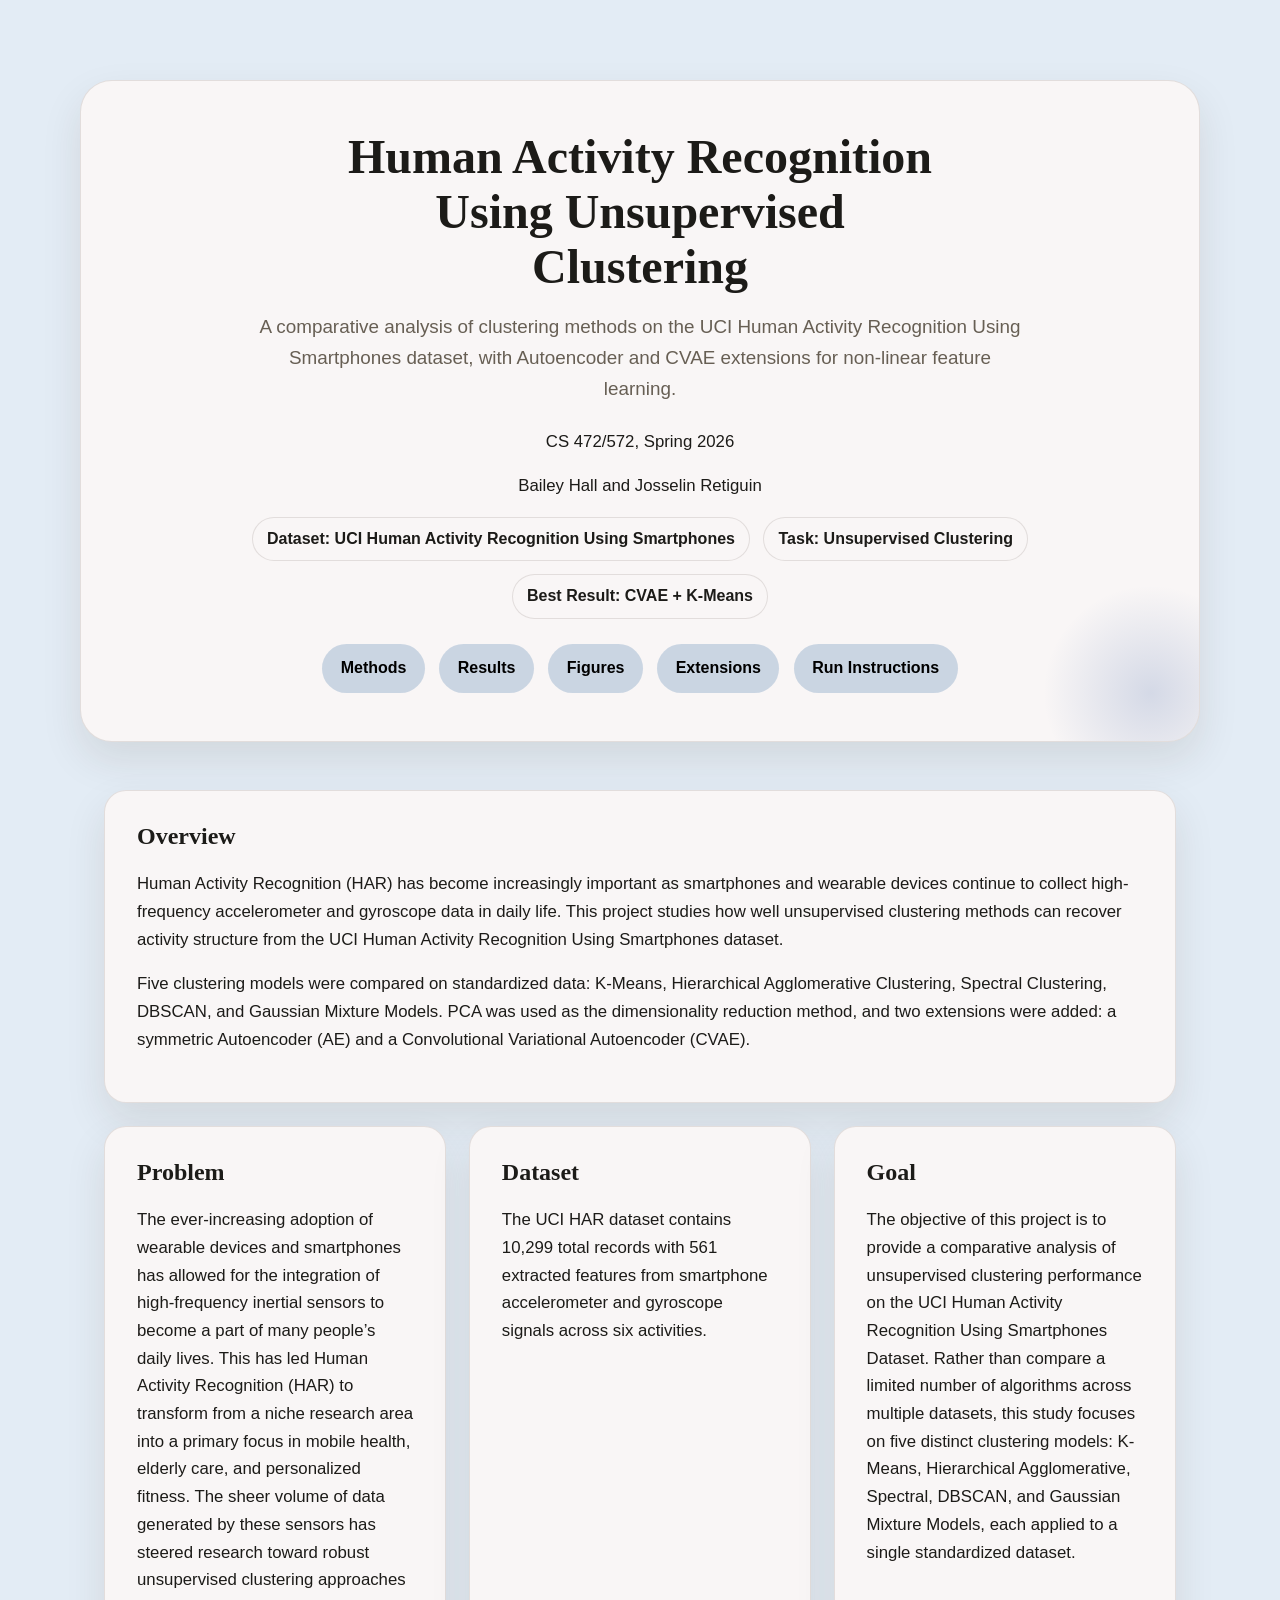
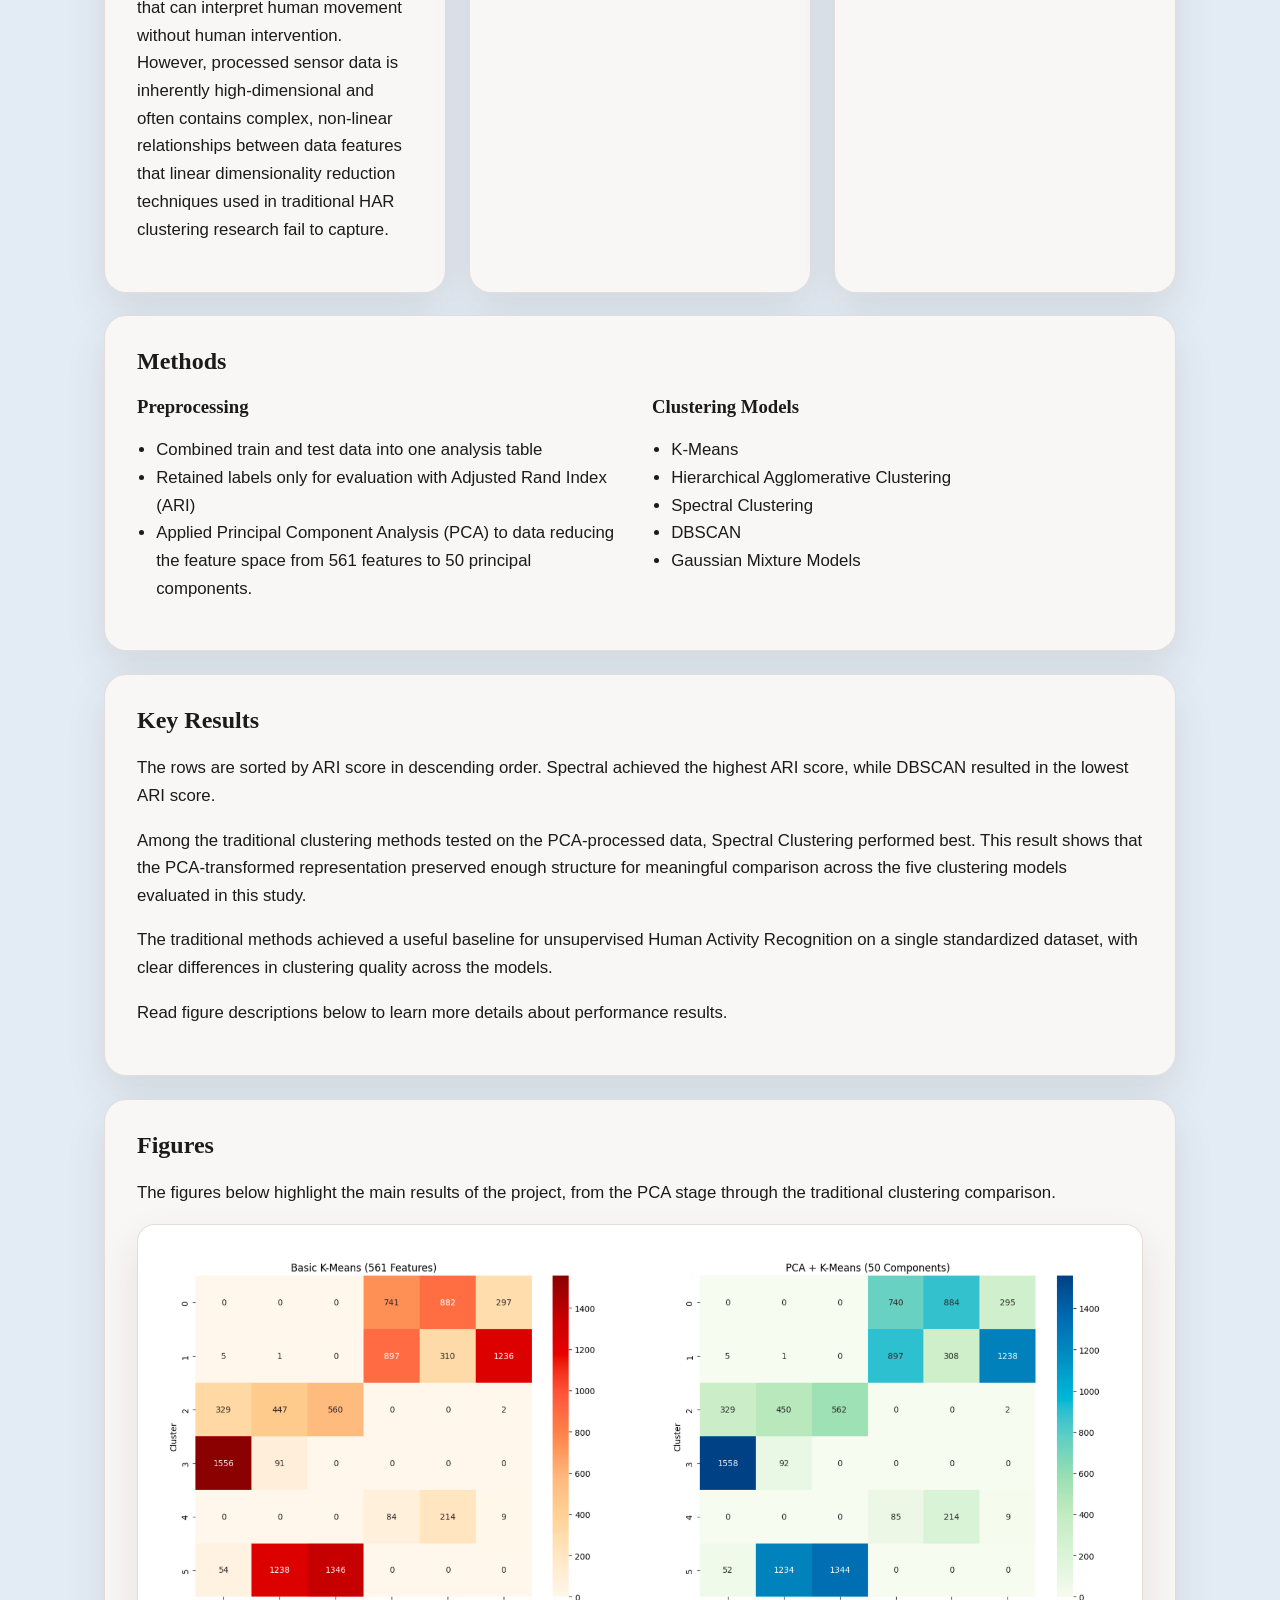
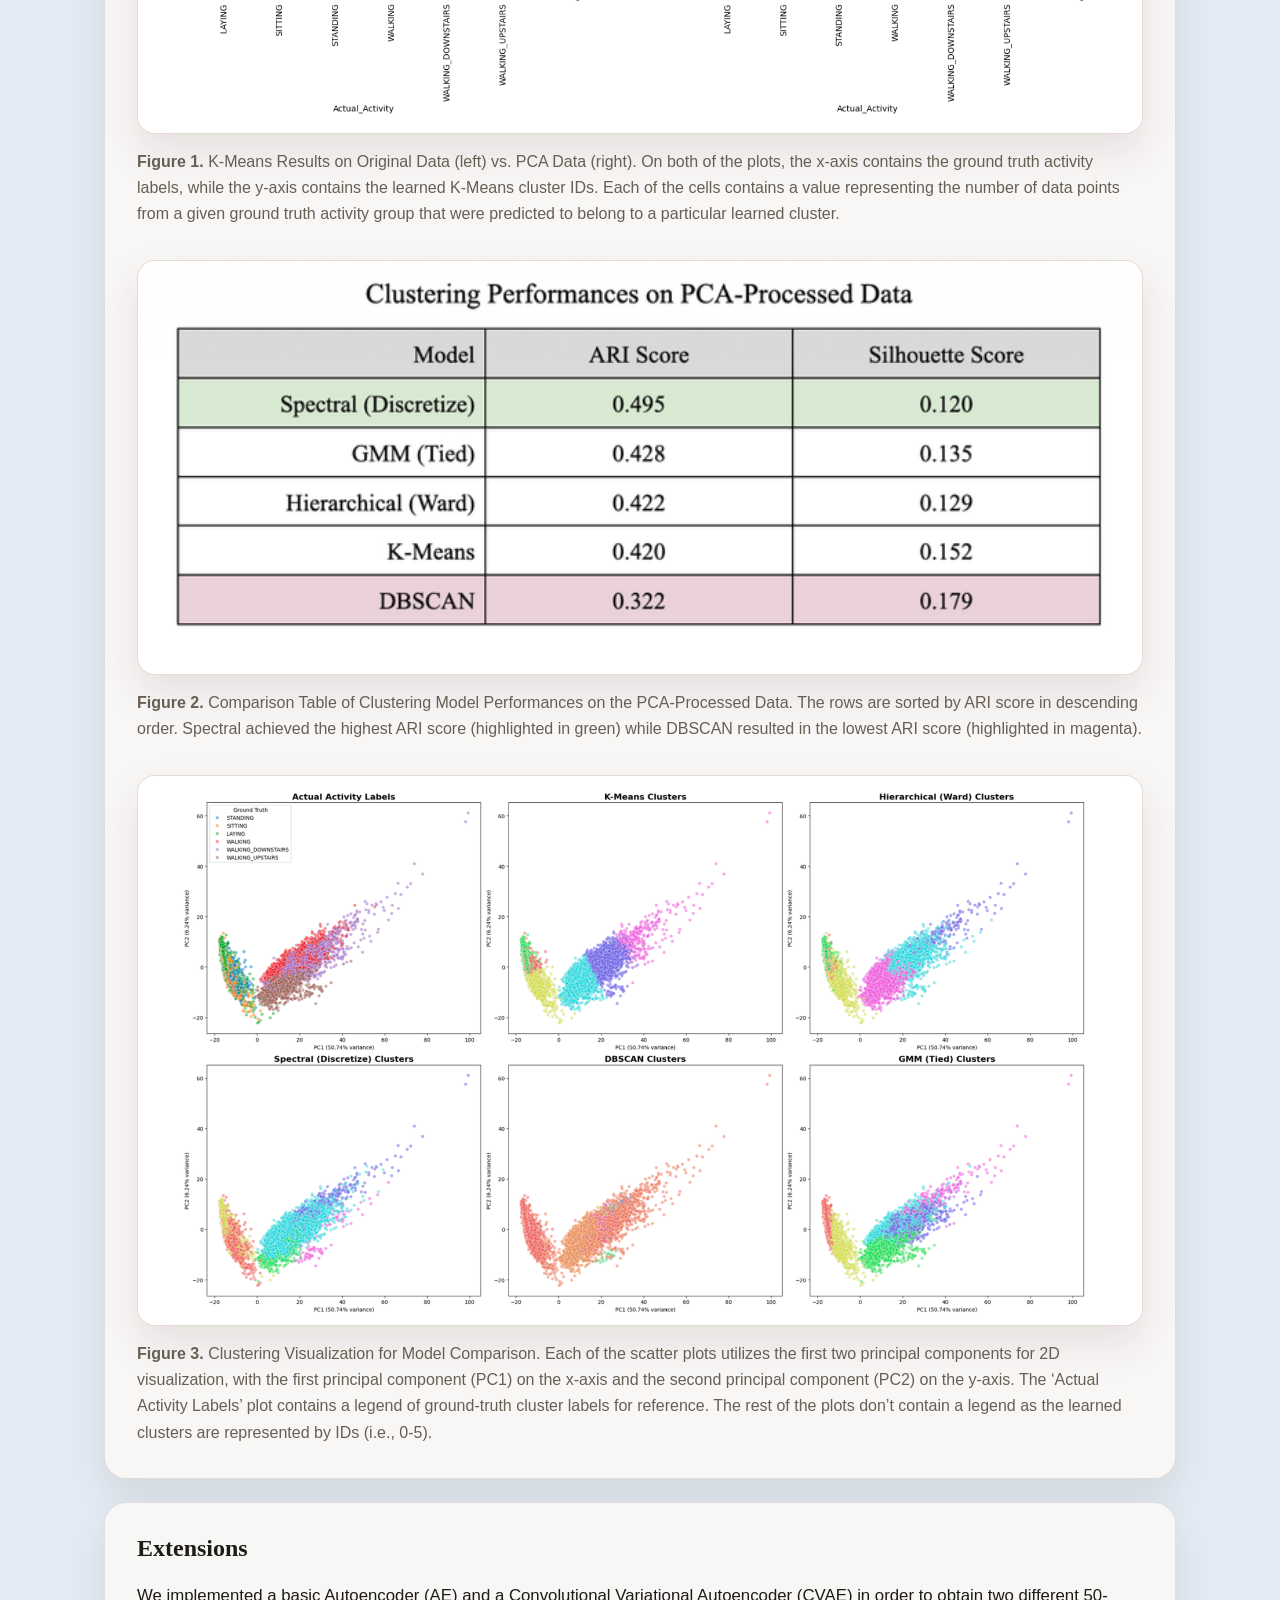
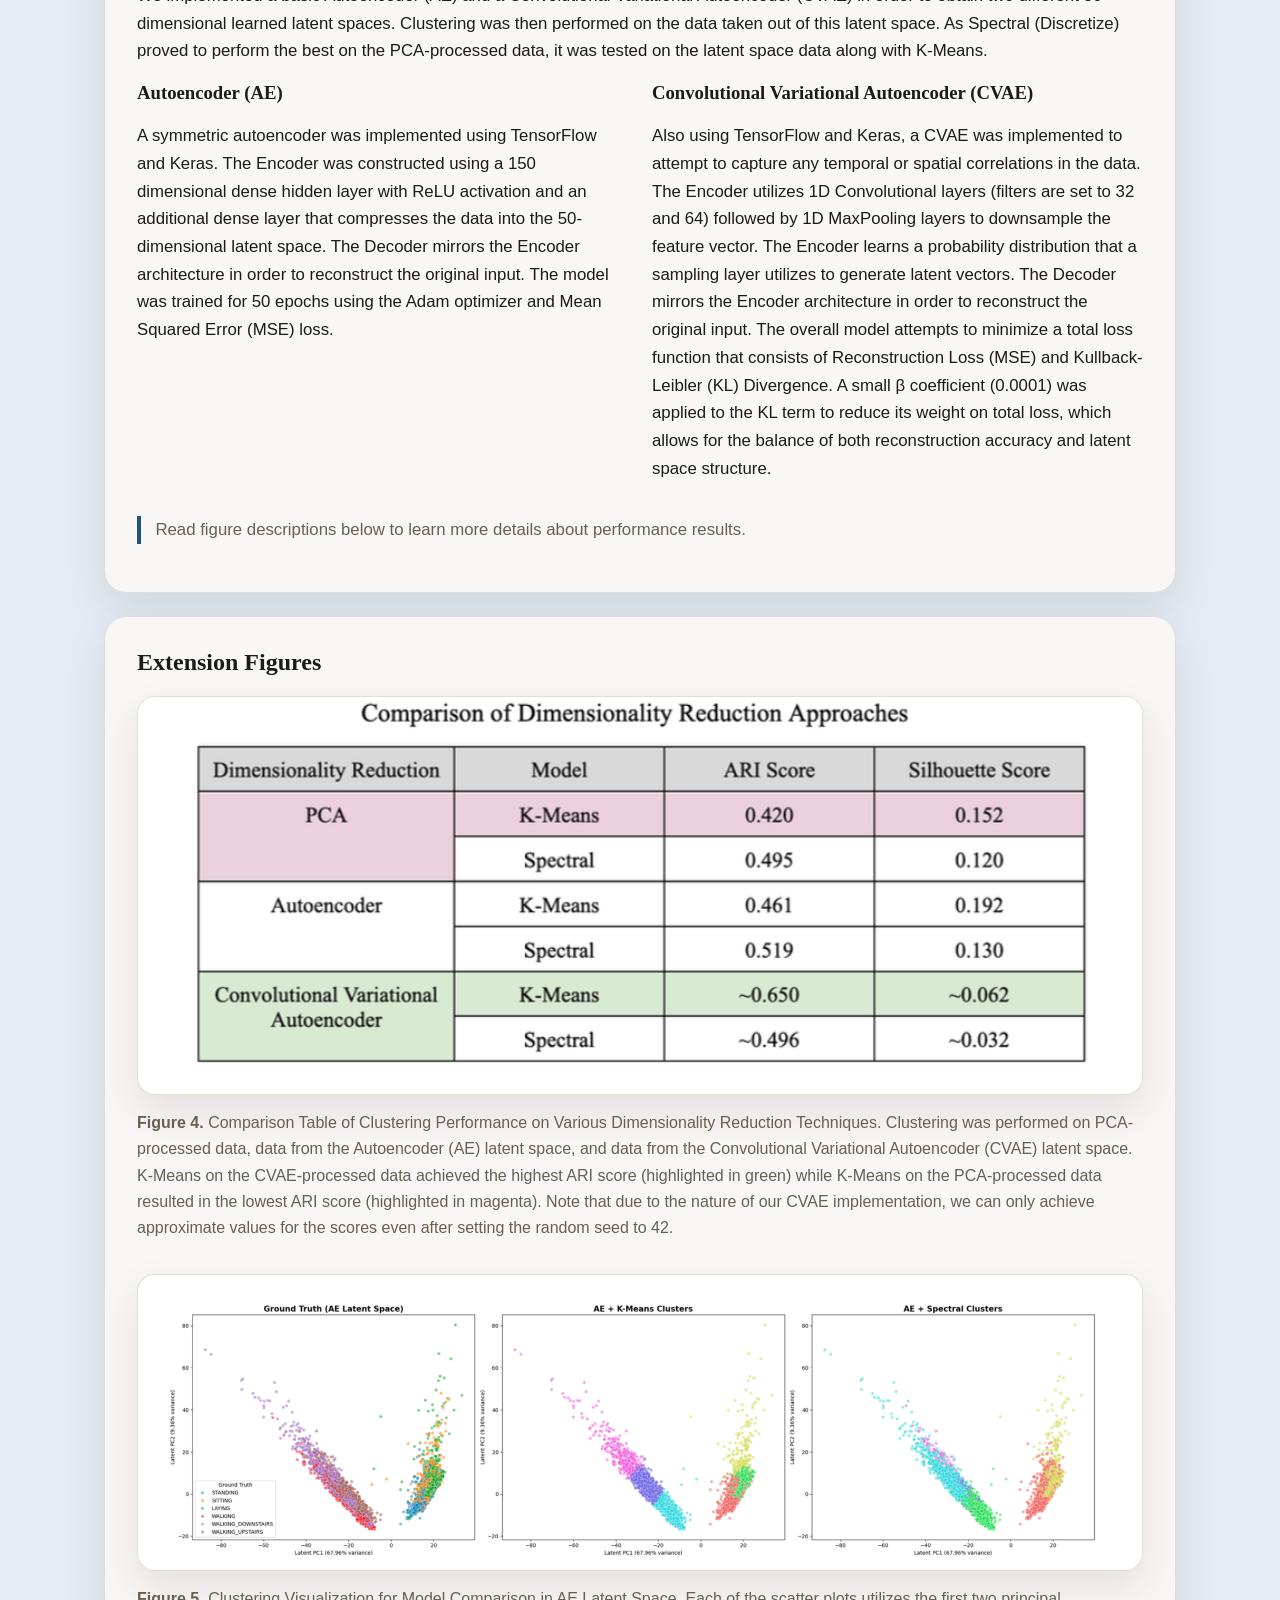
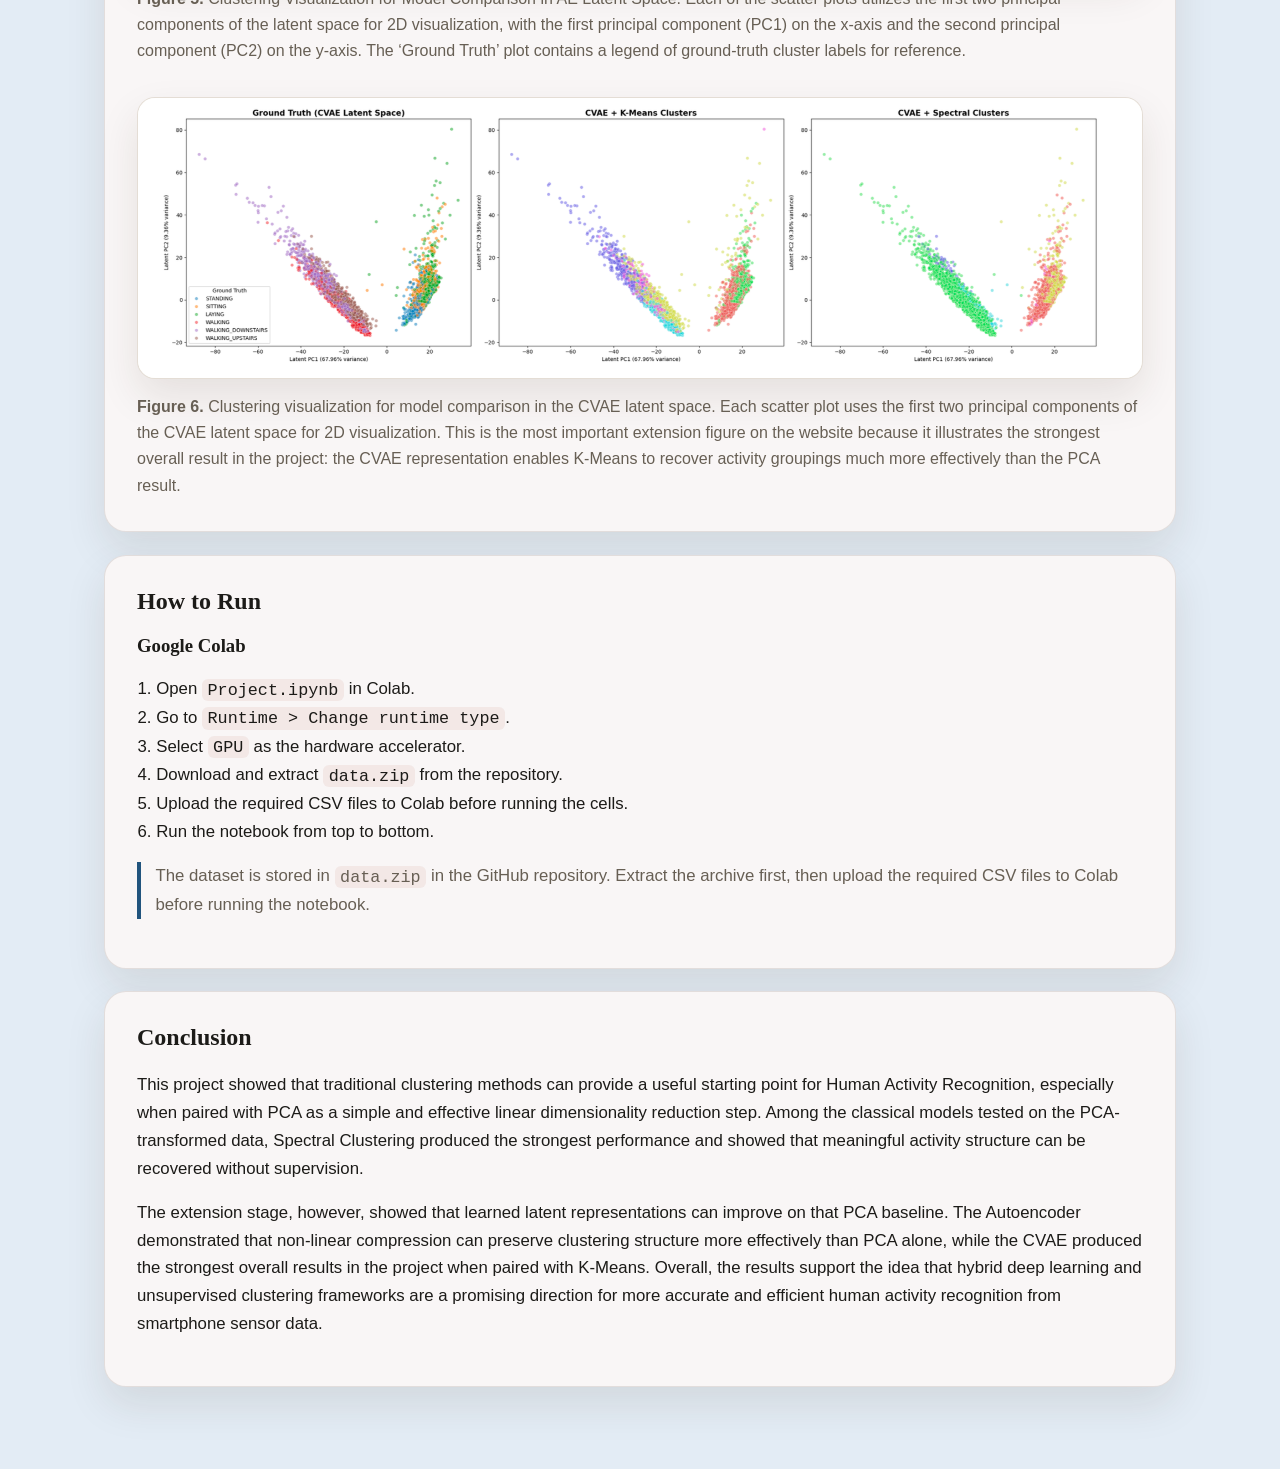
==== docs/index.html @ f4c4d04a "Add files via upload" ====
<!DOCTYPE html>
<html lang="en">
<head>
  <meta charset="UTF-8">
  <meta name="viewport" content="width=device-width, initial-scale=1.0">
  <title>HAR Clustering Project</title>
  <link rel="stylesheet" href="styles.css">
</head>
<body>
  <header class="hero">
    <div class="hero__inner">
      <h1>Human Activity Recognition Using Unsupervised Clustering</h1>
      <p class="subtitle">
        A comparative analysis of clustering methods on the UCI Human Activity Recognition Using Smartphones dataset,
        with Autoencoder and CVAE extensions for non-linear feature learning.
      </p>

      <p class="course">CS 472/572, Spring 2026</p>
      <p class="authors">Bailey Hall and Josselin Retiguin</p>

      <div class="hero__meta">
        <span>Dataset: UCI Human Activity Recognition Using Smartphones</span>
        <span>Task: Unsupervised Clustering</span>
        <span>Best Result: CVAE + K-Means</span>
      </div>
      <nav class="hero__actions">
        <a href="#methods" class="button button--primary">Methods</a>
        <a href="#results" class="button button--primary">Results</a>
        <a href="#figures" class="button button--primary">Figures</a>
        <a href="#extensions" class="button button--primary">Extensions</a>
        <a href="#run" class="button button--primary">Run Instructions</a>
      </nav>
    </div>
  </header>

  <main class="page">
    <section class="section card">
      <h2>Overview</h2>
      <p>
        Human Activity Recognition (HAR) has become increasingly important as smartphones and wearable devices
        continue to collect high-frequency accelerometer and gyroscope data in daily life. This project studies
        how well unsupervised clustering methods can recover activity structure from the UCI Human Activity
        Recognition Using Smartphones dataset.
      </p>
      <p>
        Five clustering models were compared on standardized data: K-Means, Hierarchical Agglomerative Clustering,
        Spectral Clustering, DBSCAN, and Gaussian Mixture Models. PCA was used as the dimensionality
        reduction method, and two extensions were added: a symmetric Autoencoder (AE) and a Convolutional
        Variational Autoencoder (CVAE).
      </p>
    </section>

    <section class="section grid">
      <article class="card">
        <h2>Problem</h2>
        <p>
          The ever-increasing adoption of wearable devices
          and smartphones has allowed for the integration of
          high-frequency inertial sensors to become a part
          of many people’s daily lives. This has led Human
          Activity Recognition (HAR) to transform from a
          niche research area into a primary focus in mobile
          health, elderly care, and personalized fitness. The
          sheer volume of data generated by these sensors has
          steered research toward robust unsupervised clustering approaches that can interpret human movement
          without human intervention. However, processed
          sensor data is inherently high-dimensional and often
          contains complex, non-linear relationships between
          data features that linear dimensionality reduction
          techniques used in traditional HAR clustering research fail to capture.
        </p>
      </article>
      <article class="card">
        <h2>Dataset</h2>
        <p>
          The UCI HAR dataset contains 10,299 total records with 561 extracted features from smartphone
          accelerometer and gyroscope signals across six activities.
        </p>
      </article>
      <article class="card">
        <h2>Goal</h2>
        <p>
          The objective of this project is to provide a comparative analysis of unsupervised
          clustering performance on the UCI Human Activity Recognition Using Smartphones Dataset.
          Rather than compare a limited number of algorithms across multiple datasets, this study
          focuses on five distinct clustering models: K-Means, Hierarchical Agglomerative,
          Spectral, DBSCAN, and Gaussian Mixture Models, each applied to a single standardized dataset.
        </p>
      </article>
    </section>

    <section class="section card" id="methods">
      <h2>Methods</h2>
      <div class="two-col">
        <div>
          <h3>Preprocessing</h3>
          <ul>
            <li>Combined train and test data into one analysis table</li>
            <li>Retained labels only for evaluation with Adjusted Rand Index (ARI)</li>
            <li>Applied Principal Component Analysis (PCA) to data reducing
              the feature space from 561 features to 50 principal
              components.</li>
          </ul>
        </div>
        <div>
          <h3>Clustering Models</h3>
          <ul>
            <li>K-Means</li>
            <li>Hierarchical Agglomerative Clustering</li>
            <li>Spectral Clustering</li>
            <li>DBSCAN</li>
            <li>Gaussian Mixture Models</li>
          </ul>
        </div>
      </div>
    </section>

    <section class="section card" id="results">
      <h2>Key Results</h2>
      <p>
        The rows are sorted by ARI score in descending order. Spectral achieved the highest ARI score,
        while DBSCAN resulted in the lowest ARI score.
      </p>
      <p>
        Among the traditional clustering methods tested on the PCA-processed data, Spectral Clustering
        performed best. This result shows that the PCA-transformed representation preserved enough structure
        for meaningful comparison across the five clustering models evaluated in this study.
      </p>
      <p>
        The traditional methods achieved a useful baseline for unsupervised Human Activity Recognition on
        a single standardized dataset, with clear differences in clustering quality across the models.
      </p>

      <p> Read figure descriptions below to learn more details about performance results.</p>
    </section>

    <section class="section card" id="figures">
      <h2>Figures</h2>
      <p>
        The figures below highlight the main results of the project, from the PCA stage through the
        traditional clustering comparison.
      </p>
    
      <figure class="figure-block">
        <img src="assets/figure1.png" alt="Figure 1 showing K-Means results on original data and PCA data" class="figure-image">
        <figcaption>
          <strong>Figure 1.</strong> K-Means Results on Original Data (left) vs. PCA Data (right). On both of the plots, the x-axis contains the ground truth activity
          labels, while the y-axis contains the learned K-Means cluster IDs. Each of the cells contains a value representing the number of data points
          from a given ground truth activity group that were predicted to belong to a particular learned cluster.
        </figcaption>
      </figure>
    
      <figure class="figure-block">
        <img src="assets/figure2.png" alt="Figure 2 showing a comparison table of clustering model performances on PCA-processed data" class="figure-image">
        <figcaption>
          <strong>Figure 2.</strong> Comparison Table of Clustering Model Performances on the
          PCA-Processed Data. The rows are sorted by ARI score in descending
          order. Spectral achieved the highest ARI score (highlighted in green)
          while DBSCAN resulted in the lowest ARI score (highlighted in
          magenta).
        </figcaption>
      </figure>
    
      <figure class="figure-block">
        <img src="assets/figure3.png" alt="Figure 3 showing clustering visualizations for model comparison on PCA-transformed data" class="figure-image">
        <figcaption>
          <strong>Figure 3.</strong> Clustering Visualization for Model Comparison. Each of the scatter plots utilizes the first two principal components for 2D
          visualization, with the first principal component (PC1) on the x-axis and the second principal component (PC2) on the y-axis. The ‘Actual
          Activity Labels’ plot contains a legend of ground-truth cluster labels for reference. The rest of the plots don’t contain a legend as the learned
          clusters are represented by IDs (i.e., 0-5).
        </figcaption>
      </figure>
    </section>
    
    <section class="section card" id="extensions">
      <h2>Extensions</h2>
      <p>
        We implemented a basic Autoencoder (AE) and a Convolutional Variational
        Autoencoder (CVAE) in order to obtain two different 50-dimensional learned latent spaces. Clustering
        was then performed on the data taken out of this latent space. As Spectral (Discretize) proved to
        perform the best on the PCA-processed data, it was tested on the latent space data along with K-Means.
      </p>
      <div class="two-col">
        <div>
          <h3>Autoencoder (AE)</h3>
          <p>
            A symmetric autoencoder was implemented using TensorFlow and Keras. 
            The Encoder was constructed using a 150 dimensional dense hidden layer 
            with ReLU activation and an additional dense layer that compresses
            the data into the 50-dimensional latent space. The Decoder mirrors the Encoder architecture in order
            to reconstruct the original input. The model was trained for 50 epochs using the Adam optimizer and
            Mean Squared Error (MSE) loss.
          </p>
        </div>
        <div>
          <h3>Convolutional Variational Autoencoder (CVAE)</h3>
          <p>
            Also using TensorFlow and Keras, a CVAE was implemented to attempt
            to capture any temporal or spatial correlations in
            the data. The Encoder utilizes 1D Convolutional
            layers (filters are set to 32 and 64) followed
            by 1D MaxPooling layers to downsample the
            feature vector. The Encoder learns a probability
            distribution that a sampling layer utilizes to
            generate latent vectors. The Decoder mirrors the
            Encoder architecture in order to reconstruct the
            original input. The overall model attempts to
            minimize a total loss function that consists of
            Reconstruction Loss (MSE) and Kullback-Leibler
            (KL) Divergence. A small β coefficient (0.0001)
            was applied to the KL term to reduce its weight
            on total loss, which allows for the balance of both
            reconstruction accuracy and latent space structure. 
          </p>
        </div>
      </div>
      <p class="note">Read figure descriptions below to learn more details about performance results.</p>





    </section>

    <section class="section card">
      <h2>Extension Figures</h2>
    
      <figure class="figure-block">
        <img src="assets/figure4.png" alt="Figure 4 showing dimensionality reduction comparison table" class="figure-image">
        <figcaption>
          <strong>Figure 4.</strong> Comparison Table of Clustering Performance on Various
          Dimensionality Reduction Techniques. Clustering was performed on
          PCA-processed data, data from the Autoencoder (AE) latent space,
          and data from the Convolutional Variational Autoencoder (CVAE)
          latent space. K-Means on the CVAE-processed data achieved the
          highest ARI score (highlighted in green) while K-Means on the
          PCA-processed data resulted in the lowest ARI score (highlighted in
          magenta). Note that due to the nature of our CVAE implementation,
          we can only achieve approximate values for the scores even after
          setting the random seed to 42.
        </figcaption>
      </figure>
    
      <figure class="figure-block">
        <img src="assets/figure5.png" alt="Figure 5 showing clustering visualizations in AE latent space" class="figure-image">
        <figcaption>
          <strong>Figure 5.</strong> Clustering Visualization for Model Comparison in AE Latent Space. Each of the scatter plots utilizes the first two principal components
          of the latent space for 2D visualization, with the first principal component (PC1) on the x-axis and the second principal component (PC2)
          on the y-axis. The ‘Ground Truth’ plot contains a legend of ground-truth cluster labels for reference.
        </figcaption>
      </figure>
    
      <figure class="figure-block">
        <img src="assets/figure6.png" alt="Figure 6 showing clustering visualizations in CVAE latent space" class="figure-image">
        <figcaption>
          <strong>Figure 6.</strong> Clustering visualization for model comparison in the CVAE latent space. 
          Each scatter plot uses the first two principal components of the CVAE latent space for 2D visualization.
          This is the most important extension figure on the website because it illustrates the strongest overall 
          result in the project: the CVAE representation enables K-Means to recover activity groupings much more
          effectively than the PCA result.
        </figcaption>
      </figure>
    </section>
    

    <section class="section card" id="run">
      <h2>How to Run</h2>
      <div>
        <h3>Google Colab</h3>
        <ol>
          <li>Open <code>Project.ipynb</code> in Colab.</li>
          <li>Go to <code>Runtime &gt; Change runtime type</code>.</li>
          <li>Select <code>GPU</code> as the hardware accelerator.</li>
          <li>Download and extract <code>data.zip</code> from the repository.</li>
          <li>Upload the required CSV files to Colab before running the cells.</li>
          <li>Run the notebook from top to bottom.</li>
        </ol>
        <p class="note">
          The dataset is stored in <code>data.zip</code> in the GitHub repository. Extract the archive first, then upload
          the required CSV files to Colab before running the notebook.
        </p>
      </div>
    </section>

    <section class="section card">
      <h2>Conclusion</h2>
      <p>
        This project showed that traditional clustering methods can provide a useful starting point for Human Activity
        Recognition, especially when paired with PCA as a simple and effective linear dimensionality reduction
        step. Among the classical models tested on the PCA-transformed data, Spectral Clustering produced the
        strongest performance and showed that meaningful activity structure can be recovered without supervision.
      </p>
      <p>
        The extension stage, however, showed that learned latent representations can improve on that PCA baseline.
        The Autoencoder demonstrated that non-linear compression can preserve clustering structure more effectively
        than PCA alone, while the CVAE produced the strongest overall results in the project when paired with
        K-Means. Overall, the results support the idea that hybrid deep learning and unsupervised clustering
        frameworks are a promising direction for more accurate and efficient human activity recognition from
        smartphone sensor data.
      </p>
    </section>
  </main>
</body>
</html>
---- docs/styles.css ----
:root {
  --bg: #e3ecf5;
  --panel: #f9f6f6;
  --panel-strong: #f9f6f6;
  --text: #1c1b18;
  --muted: #675f54;
  --line: rgba(58, 47, 34, 0.12);
  --accent: #6d95bb56;
  --accent-dark: #21547d;
  --accent-soft: #d7e5f3;
  --shadow: 0 18px 40px rgba(57, 38, 24, 0.1);
  --radius: 22px;
  --max: 1120px;
}

* {
  box-sizing: border-box;
}

html {
  scroll-behavior: smooth;
}

body {
  margin: 0;
  color: var(--text);
  background: var(--bg);
  font-family: Arial, Helvetica, sans-serif;
  line-height: 1.65;
}

h1,
h2,
h3 {
  font-family: Georgia, "Times New Roman", serif;
  line-height: 1.15;
  margin-top: 0;
}

p,
li {
  font-size: 1.05rem;
}

code {
  background: rgba(159, 63, 45, 0.08);
  border-radius: 6px;
  padding: 0.1rem 0.35rem;
  font-family: ui-monospace, SFMono-Regular, Menlo, monospace;
}

.hero {
  padding: 5rem 1.5rem 3rem;
}

.hero__inner,
.page {
  width: min(100%, var(--max));
  margin: 0 auto;
}

.hero__inner {
  background: #f9f6f6;
  border: 1px solid var(--line);
  border-radius: 32px;
  box-shadow: var(--shadow);
  padding: 3rem;
  position: relative;
  overflow: hidden;
  text-align: center;
}

.hero__inner::after {
  content: "";
  position: absolute;
  inset: auto -4rem -4rem auto;
  width: 14rem;
  height: 14rem;
  border-radius: 50%;
  background: radial-gradient(circle, rgba(45, 85, 159, 0.18), transparent 68%);
}

.eyebrow {
  text-transform: uppercase;
  letter-spacing: 0.14em;
  font-size: 0.8rem;
  font-weight: 700;
  color: var(--accent-dark);
  margin-bottom: 0.75rem;
}

h1 {
  font-size: clamp(2rem, 4vw, 3rem);
  max-width: 25ch;
  margin: 0 auto 1rem;
}

.subtitle {
  max-width: 48rem;
  color: var(--muted);
  font-size: 1.18rem;
  margin: 0 auto 1.5rem;
  text-align: center;
}

.hero__meta {
  display: flex;
  flex-wrap: wrap;
  gap: 0.8rem;
  margin-bottom: 1.6rem;
  justify-content: center;
}

.hero__meta span {
  background: var(--panel-strong);
  border: 1px solid var(--line);
  border-radius: 999px;
  padding: 0.5rem 0.9rem;
  font-weight: 600;
}

.hero__actions {
  display: flex;
  flex-wrap: wrap;
  gap: 0.9rem;
  justify-content: center;
}

.button {
  display: inline-flex;
  align-items: center;
  justify-content: center;
  min-height: 2.9rem;
  padding: 0.7rem 1.15rem;
  border-radius: 999px;
  font-weight: 700;
  text-decoration: none;
  transition: transform 160ms ease, background 160ms ease, color 160ms ease;
}

.button:hover {
  transform: translateY(-1px);
}

.button--primary {
  background: var(--accent);
  color: #000;
}

.button--primary:hover {
  background: var(--accent-dark);
  color: #fff9f4;

}

.button--ghost {
  border: 1px solid var(--line);
  background: rgba(255, 250, 242, 0.75);
  color: var(--text);
}


.page {
  padding: 0 1.5rem 4rem;
}

.section {
  margin-bottom: 1.4rem;
}

.card {
  background: var(--panel);
  backdrop-filter: blur(12px);
  border: 1px solid var(--line);
  border-radius: var(--radius);
  box-shadow: var(--shadow);
  padding: 2rem;
}

.grid {
  display: grid;
  grid-template-columns: repeat(3, 1fr);
  gap: 1.4rem;
}

.two-col {
  display: grid;
  grid-template-columns: repeat(2, 1fr);
  gap: 1.5rem;
}

.lead {
  font-size: 1.12rem;
  color: var(--muted);
}

.results-grid {
  display: grid;
  grid-template-columns: repeat(3, 1fr);
  gap: 1rem;
  margin-bottom: 1.25rem;
}

.split-results h3 {
  margin-bottom: 0.85rem;
}

.results-grid--stacked {
  grid-template-columns: 1fr;
  margin-bottom: 0;
}

.subsection-box {
  border: 1px solid rgba(58, 47, 34, 0.12);
  border-radius: 18px;
  padding: 1.4rem;
  background: rgba(255, 255, 255, 0.4);
  margin-bottom: 1.5rem;
}

.subsection-box:last-child {
  margin-bottom: 0;
}

.subsection-box h3 {
  margin-bottom: 1rem;
}

.result {
  padding: 1.2rem;
  border-radius: 18px;
  background: linear-gradient(180deg, #fffaf3, #f5ecdf);
  border: 1px solid var(--line);
}

.result__label {
  display: block;
  font-size: 0.85rem;
  text-transform: uppercase;
  letter-spacing: 0.08em;
  color: var(--muted);
  margin-bottom: 0.45rem;
}

.result__metric {
  display: block;
  margin-top: 0.4rem;
  color: var(--accent);
  font-weight: 700;
}

.note {
  color: var(--muted);
  border-left: 4px solid var(--accent-dark);
  padding-left: 0.9rem;
}

.figure-block {
  margin: 0 0 2rem;
}

.figure-block:last-child {
  margin-bottom: 0;
}

.figure-image {
  width: 100%;
  display: block;
  border-radius: 18px;
  border: 1px solid var(--line);
  background: #fbf6ee;
  box-shadow: var(--shadow);
}

.figure-block figcaption {
  margin-top: 0.9rem;
  color: var(--muted);
  font-size: 1rem;
}

ul,
ol {
  padding-left: 1.2rem;
}

@media (max-width: 900px) {
  .grid,
  .two-col,
  .results-grid {
    grid-template-columns: 1fr;
  }

  .hero__inner,
  .card {
    padding: 1.5rem;
  }
}
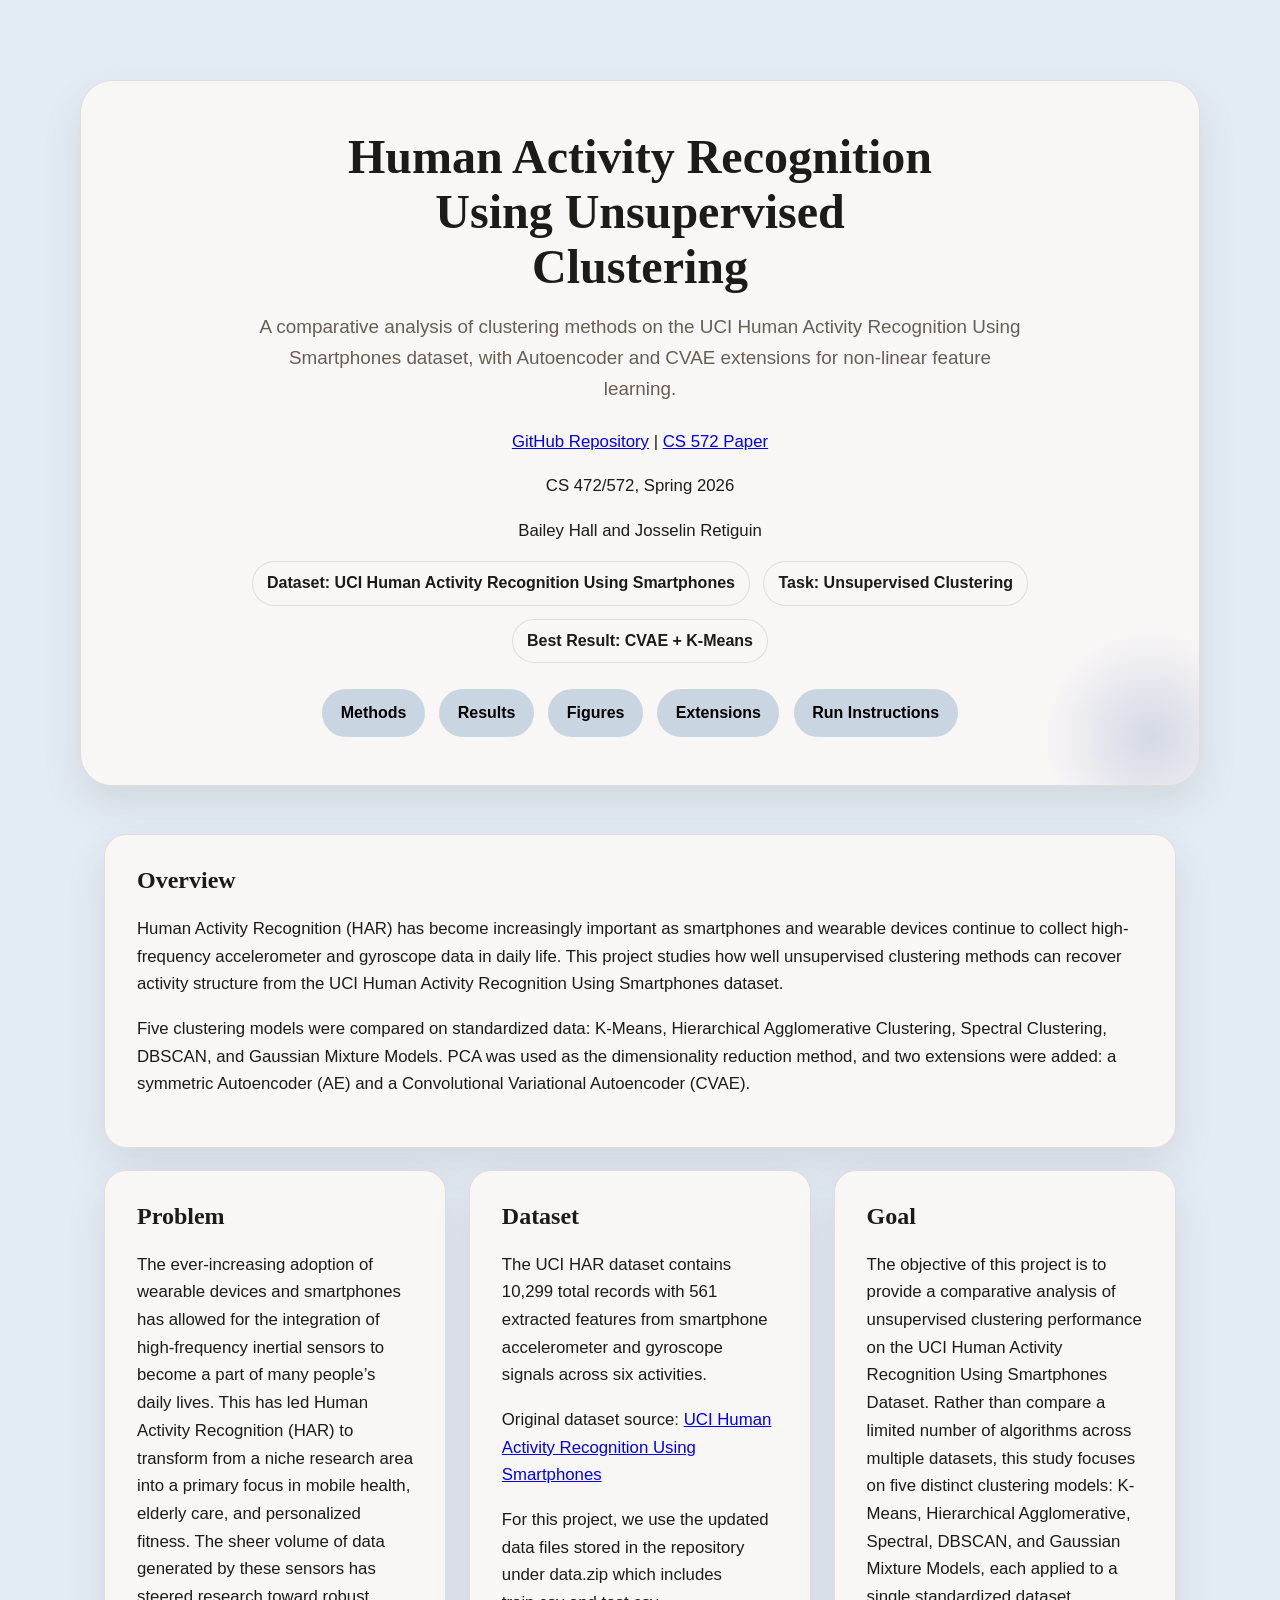
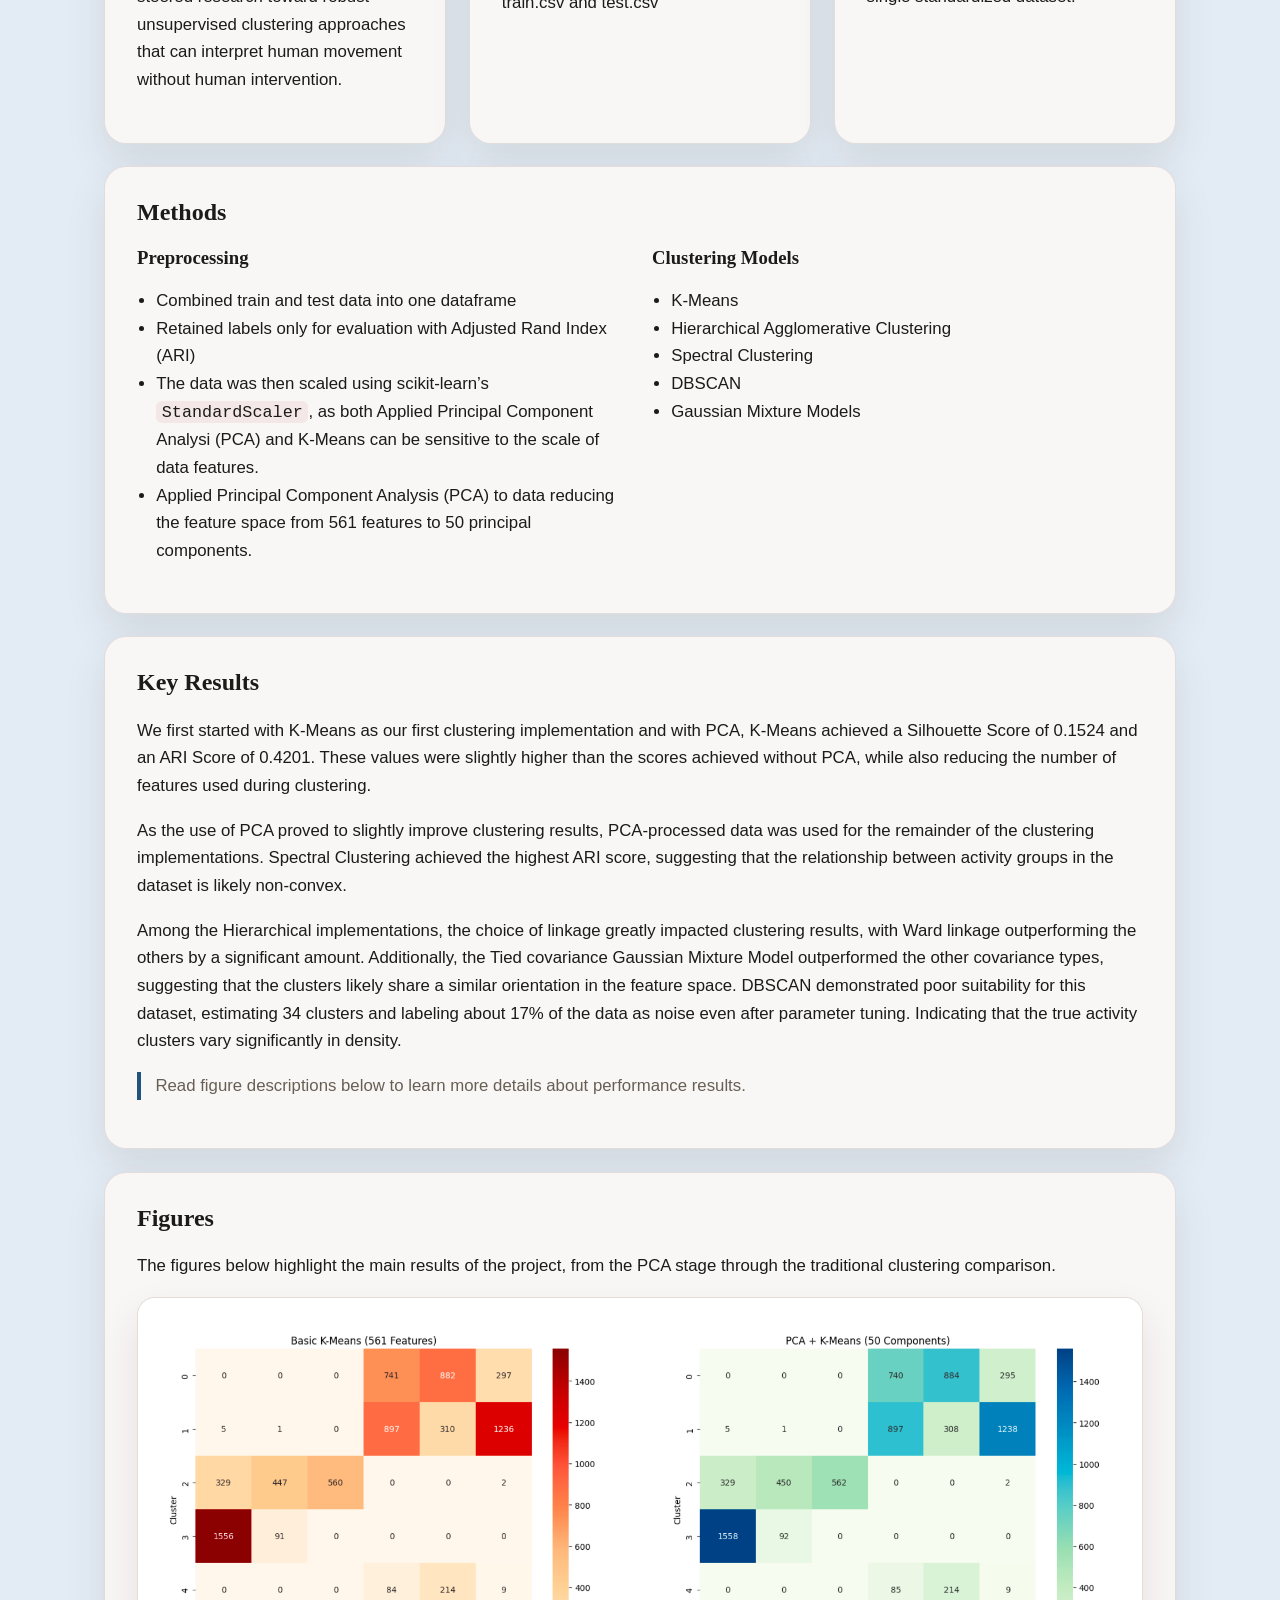
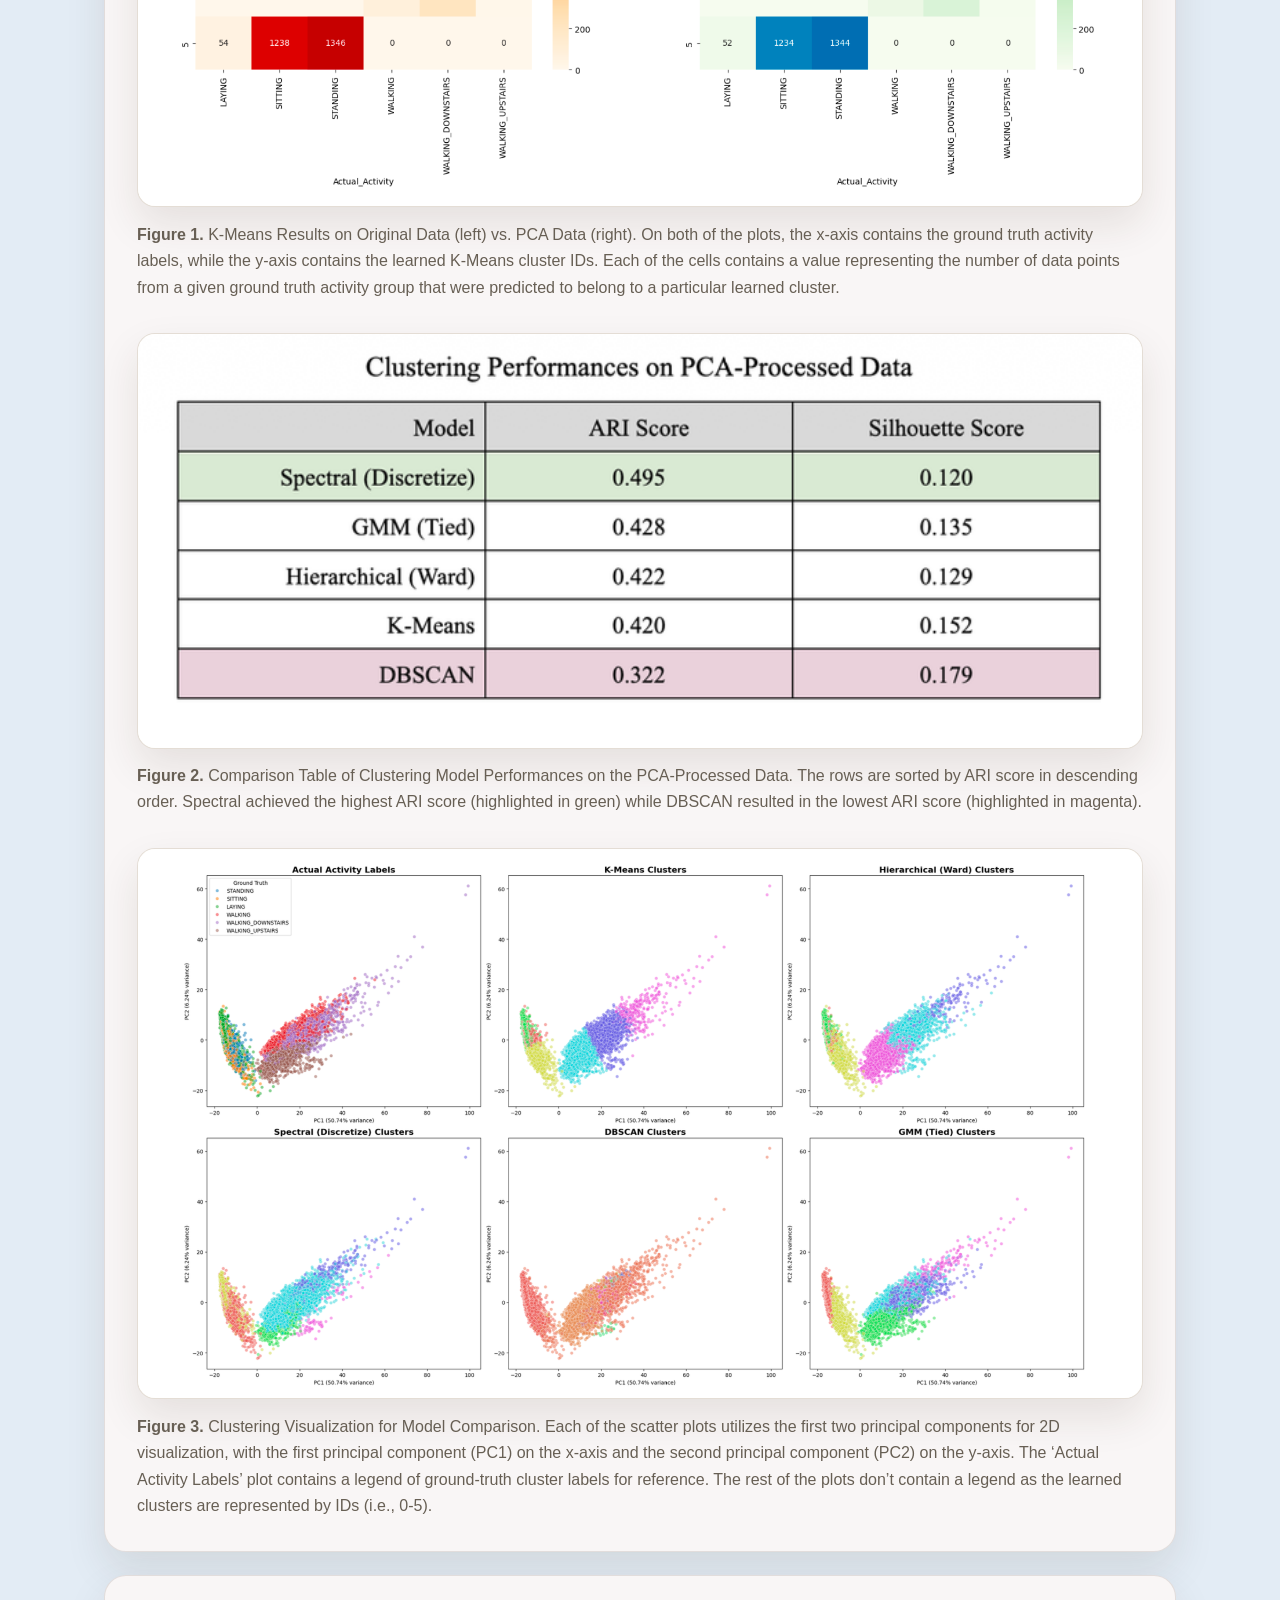
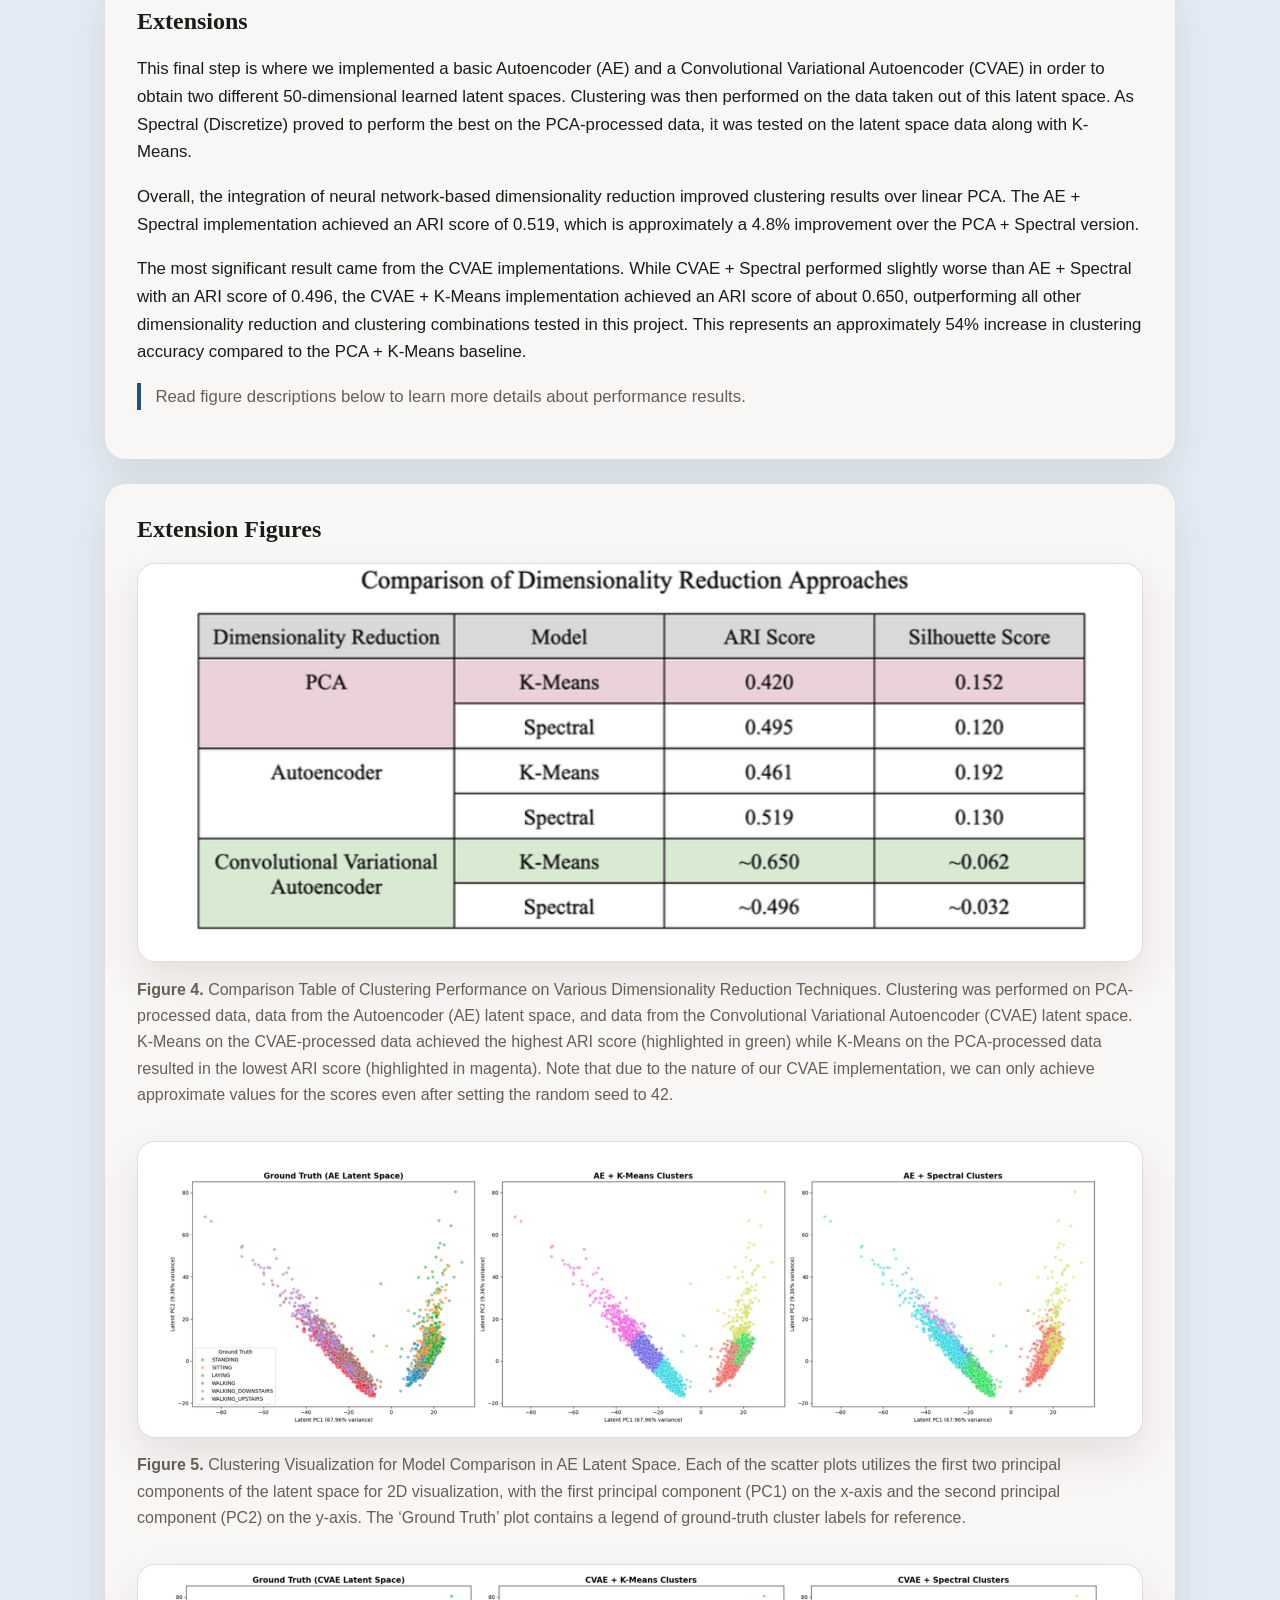
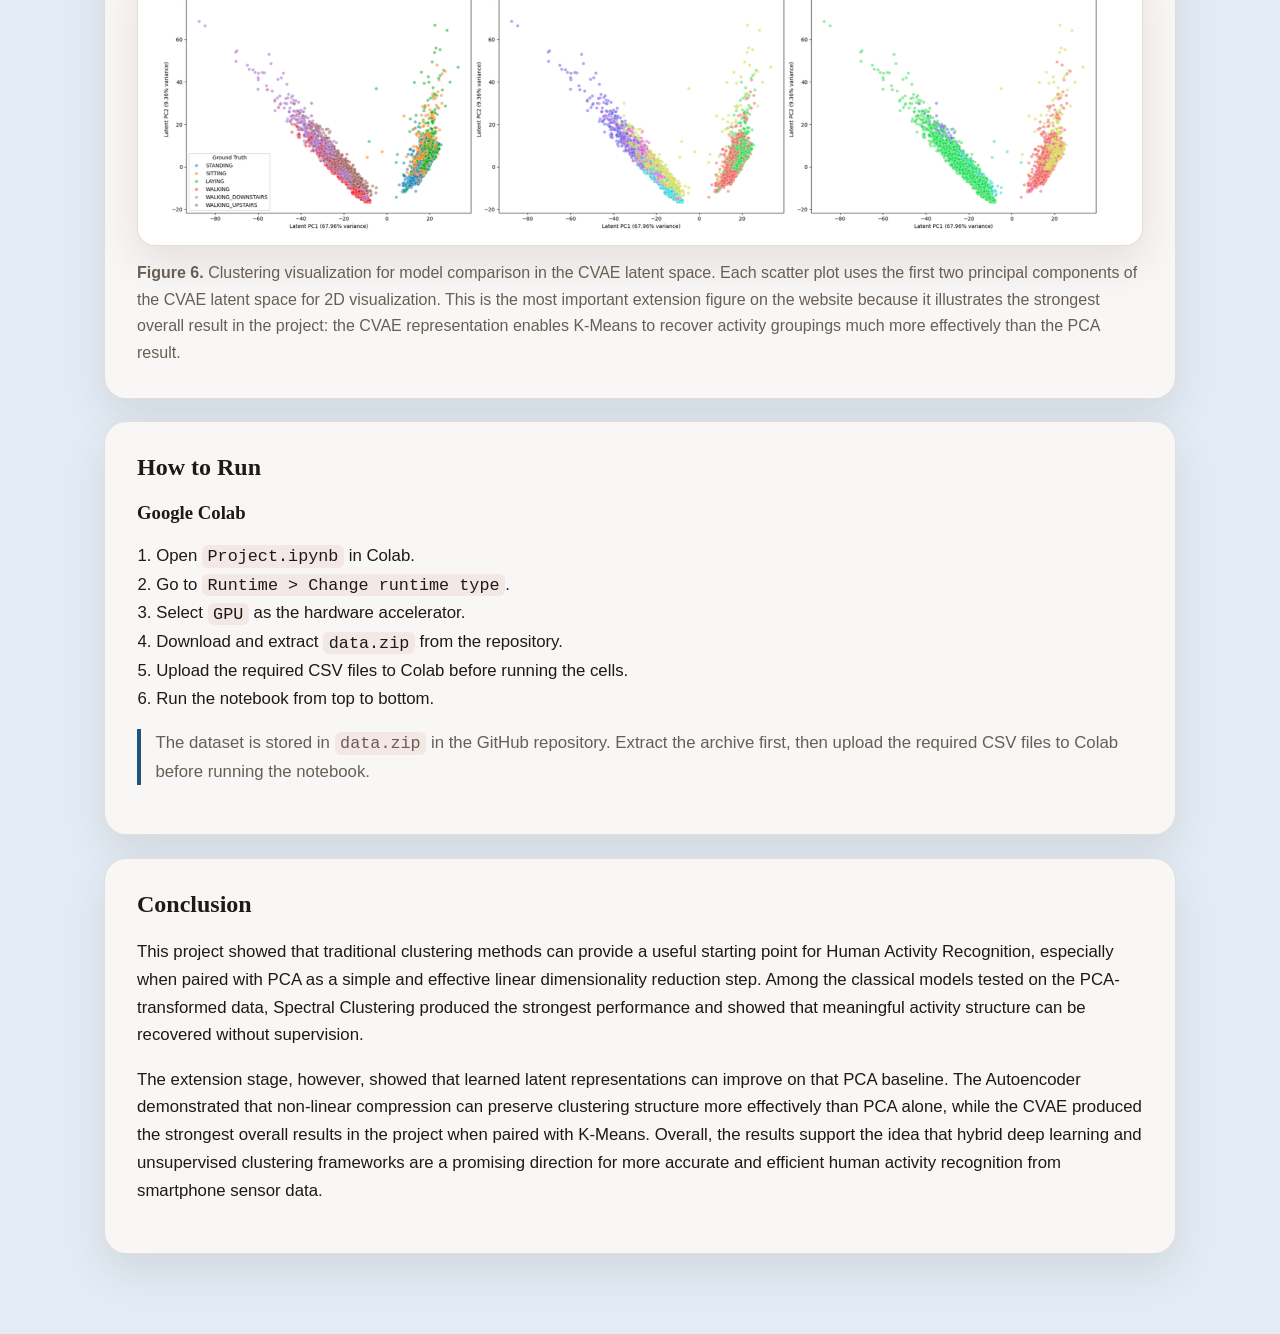
==== commit 12d76f55: "Add files via upload" ====
--- a/docs/index.html
+++ b/docs/index.html
@@ -15,6 +15,14 @@
         with Autoencoder and CVAE extensions for non-linear feature learning.
       </p>
 
+      <p class="resource-links">
+        <a href="https://github.com/bailey-hall/CS-472-572-Final-Project" 
+        target="_blank" rel="noopener noreferrer">GitHub Repository</a>
+        <span>|</span>
+        <a href="https://github.com/bailey-hall/CS-472-572-Final-Project/blob/main/CS%20572%20Paper/CS_572_Paper.pdf" target="_blank" rel="noopener noreferrer">
+          CS 572 Paper</a>
+      </p>
+
       <p class="course">CS 472/572, Spring 2026</p>
       <p class="authors">Bailey Hall and Josselin Retiguin</p>
 
@@ -63,11 +71,7 @@
           health, elderly care, and personalized fitness. The
           sheer volume of data generated by these sensors has
           steered research toward robust unsupervised clustering approaches that can interpret human movement
-          without human intervention. However, processed
-          sensor data is inherently high-dimensional and often
-          contains complex, non-linear relationships between
-          data features that linear dimensionality reduction
-          techniques used in traditional HAR clustering research fail to capture.
+          without human intervention. 
         </p>
       </article>
       <article class="card">
@@ -76,6 +80,16 @@
           The UCI HAR dataset contains 10,299 total records with 561 extracted features from smartphone
           accelerometer and gyroscope signals across six activities.
         </p>
+
+        <p>
+          Original dataset source:
+          <a href="https://archive.ics.uci.edu/dataset/240/human+activity+recognition+using+smartphones" target="_blank" rel="noopener noreferrer">
+            UCI Human Activity Recognition Using Smartphones
+          </a>
+        </p>
+
+        <p>For this project, we use the updated data files stored in the repository under data.zip which 
+          includes train.csv and test.csv</p>
       </article>
       <article class="card">
         <h2>Goal</h2>
@@ -95,8 +109,9 @@
         <div>
           <h3>Preprocessing</h3>
           <ul>
-            <li>Combined train and test data into one analysis table</li>
+            <li>Combined train and test data into one dataframe</li>
             <li>Retained labels only for evaluation with Adjusted Rand Index (ARI)</li>
+            <li>The data was then scaled using scikit-learn’s <code>StandardScaler</code>, as both Applied Principal Component Analysi (PCA) and K-Means can be sensitive to the scale of data features.</li>
             <li>Applied Principal Component Analysis (PCA) to data reducing
               the feature space from 561 features to 50 principal
               components.</li>
@@ -118,20 +133,26 @@
     <section class="section card" id="results">
       <h2>Key Results</h2>
       <p>
-        The rows are sorted by ARI score in descending order. Spectral achieved the highest ARI score,
-        while DBSCAN resulted in the lowest ARI score.
-      </p>
-      <p>
-        Among the traditional clustering methods tested on the PCA-processed data, Spectral Clustering
-        performed best. This result shows that the PCA-transformed representation preserved enough structure
-        for meaningful comparison across the five clustering models evaluated in this study.
-      </p>
-      <p>
-        The traditional methods achieved a useful baseline for unsupervised Human Activity Recognition on
-        a single standardized dataset, with clear differences in clustering quality across the models.
-      </p>
-
-      <p> Read figure descriptions below to learn more details about performance results.</p>
+        We first started with K-Means as our first clustering implementation and with PCA, K-Means achieved a Silhouette Score of 0.1524 and an ARI Score of 0.4201. These values were slightly higher than the
+        scores achieved without PCA, while also reducing the number of features used during clustering.
+      </p>
+      <p>
+        As the use of PCA proved to slightly improve clustering results, PCA-processed data was used for the
+        remainder of the clustering implementations. Spectral Clustering achieved the highest ARI score, suggesting that the relationship between activity groups
+        in the dataset is likely non-convex.
+      </p>
+      <p>
+        Among the Hierarchical implementations, the choice of linkage greatly impacted clustering results,
+        with Ward linkage outperforming the others by a significant amount. Additionally, the Tied covariance
+        Gaussian Mixture Model outperformed the other covariance types, suggesting that the clusters likely
+        share a similar orientation in the feature space. DBSCAN demonstrated poor suitability for this dataset,
+        estimating 34 clusters and labeling about 17% of the data as noise even after parameter tuning. Indicating that the true 
+        activity clusters vary significantly in density.
+      </p>
+      <p class="note">
+        Read figure descriptions below to learn more details about performance results.
+      </p>
+    </section>  
     </section>
 
     <section class="section card" id="figures">
@@ -175,47 +196,28 @@
     <section class="section card" id="extensions">
       <h2>Extensions</h2>
       <p>
-        We implemented a basic Autoencoder (AE) and a Convolutional Variational
-        Autoencoder (CVAE) in order to obtain two different 50-dimensional learned latent spaces. Clustering
-        was then performed on the data taken out of this latent space. As Spectral (Discretize) proved to
-        perform the best on the PCA-processed data, it was tested on the latent space data along with K-Means.
-      </p>
-      <div class="two-col">
-        <div>
-          <h3>Autoencoder (AE)</h3>
-          <p>
-            A symmetric autoencoder was implemented using TensorFlow and Keras. 
-            The Encoder was constructed using a 150 dimensional dense hidden layer 
-            with ReLU activation and an additional dense layer that compresses
-            the data into the 50-dimensional latent space. The Decoder mirrors the Encoder architecture in order
-            to reconstruct the original input. The model was trained for 50 epochs using the Adam optimizer and
-            Mean Squared Error (MSE) loss.
-          </p>
-        </div>
-        <div>
-          <h3>Convolutional Variational Autoencoder (CVAE)</h3>
-          <p>
-            Also using TensorFlow and Keras, a CVAE was implemented to attempt
-            to capture any temporal or spatial correlations in
-            the data. The Encoder utilizes 1D Convolutional
-            layers (filters are set to 32 and 64) followed
-            by 1D MaxPooling layers to downsample the
-            feature vector. The Encoder learns a probability
-            distribution that a sampling layer utilizes to
-            generate latent vectors. The Decoder mirrors the
-            Encoder architecture in order to reconstruct the
-            original input. The overall model attempts to
-            minimize a total loss function that consists of
-            Reconstruction Loss (MSE) and Kullback-Leibler
-            (KL) Divergence. A small β coefficient (0.0001)
-            was applied to the KL term to reduce its weight
-            on total loss, which allows for the balance of both
-            reconstruction accuracy and latent space structure. 
-          </p>
-        </div>
-      </div>
-      <p class="note">Read figure descriptions below to learn more details about performance results.</p>
-
+        This final step is where we implemented a basic Autoencoder (AE) and a Convolutional
+        Variational Autoencoder (CVAE) in order to obtain two different 50-dimensional learned
+        latent spaces. Clustering was then performed on the data taken out of this latent space.
+        As Spectral (Discretize) proved to perform the best on the PCA-processed data, it was
+        tested on the latent space data along with K-Means.
+      </p>
+      <p>
+        Overall, the integration of neural network-based dimensionality reduction improved clustering
+        results over linear PCA. The AE + Spectral implementation achieved an ARI score of 0.519,
+        which is approximately a 4.8% improvement over the PCA + Spectral version.
+      </p>
+      <p>
+        The most significant result came from the CVAE implementations. While CVAE + Spectral
+        performed slightly worse than AE + Spectral with an ARI score of 0.496, the CVAE + K-Means
+        implementation achieved an ARI score of about 0.650, outperforming all other dimensionality
+        reduction and clustering combinations tested in this project. This represents an approximately
+        54% increase in clustering accuracy compared to the PCA + K-Means baseline.
+      </p>
+      <p class="note">
+        Read figure descriptions below to learn more details about performance results.
+      </p>
+    </section>    
 
 
 
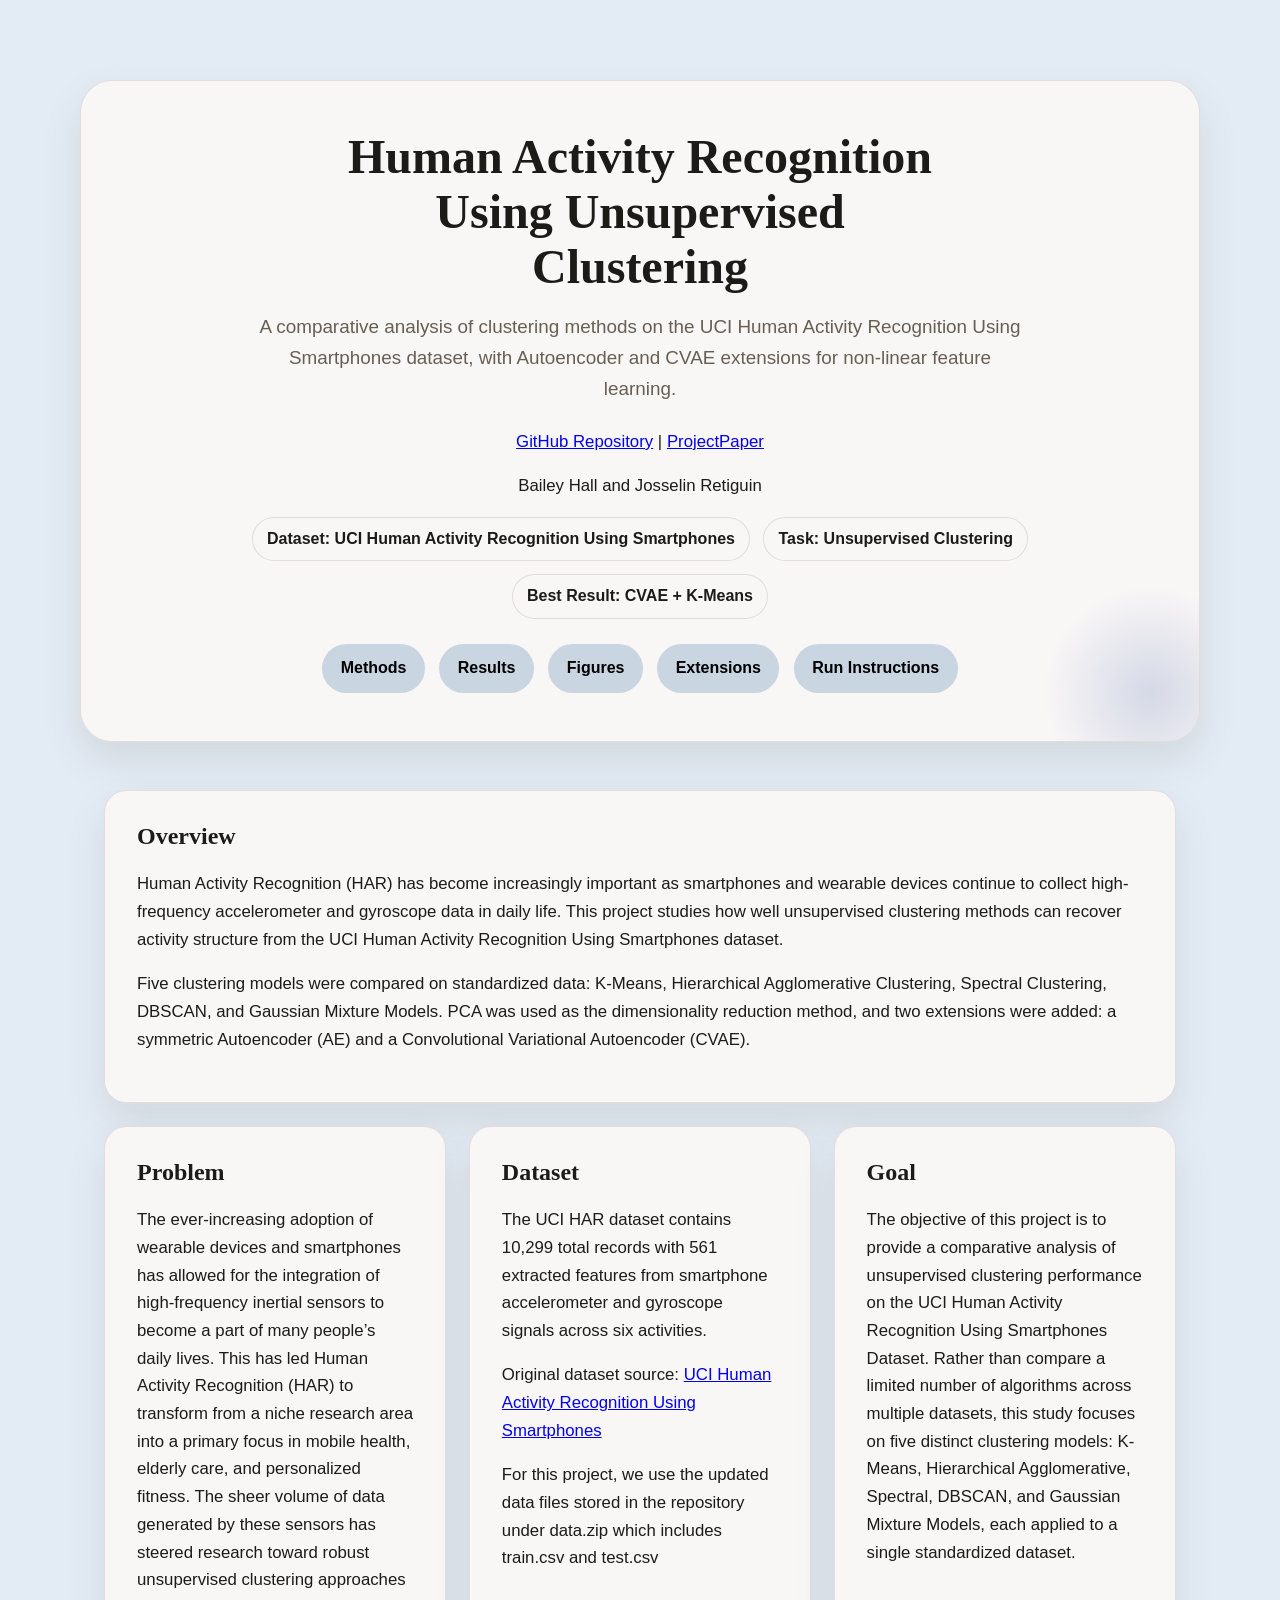
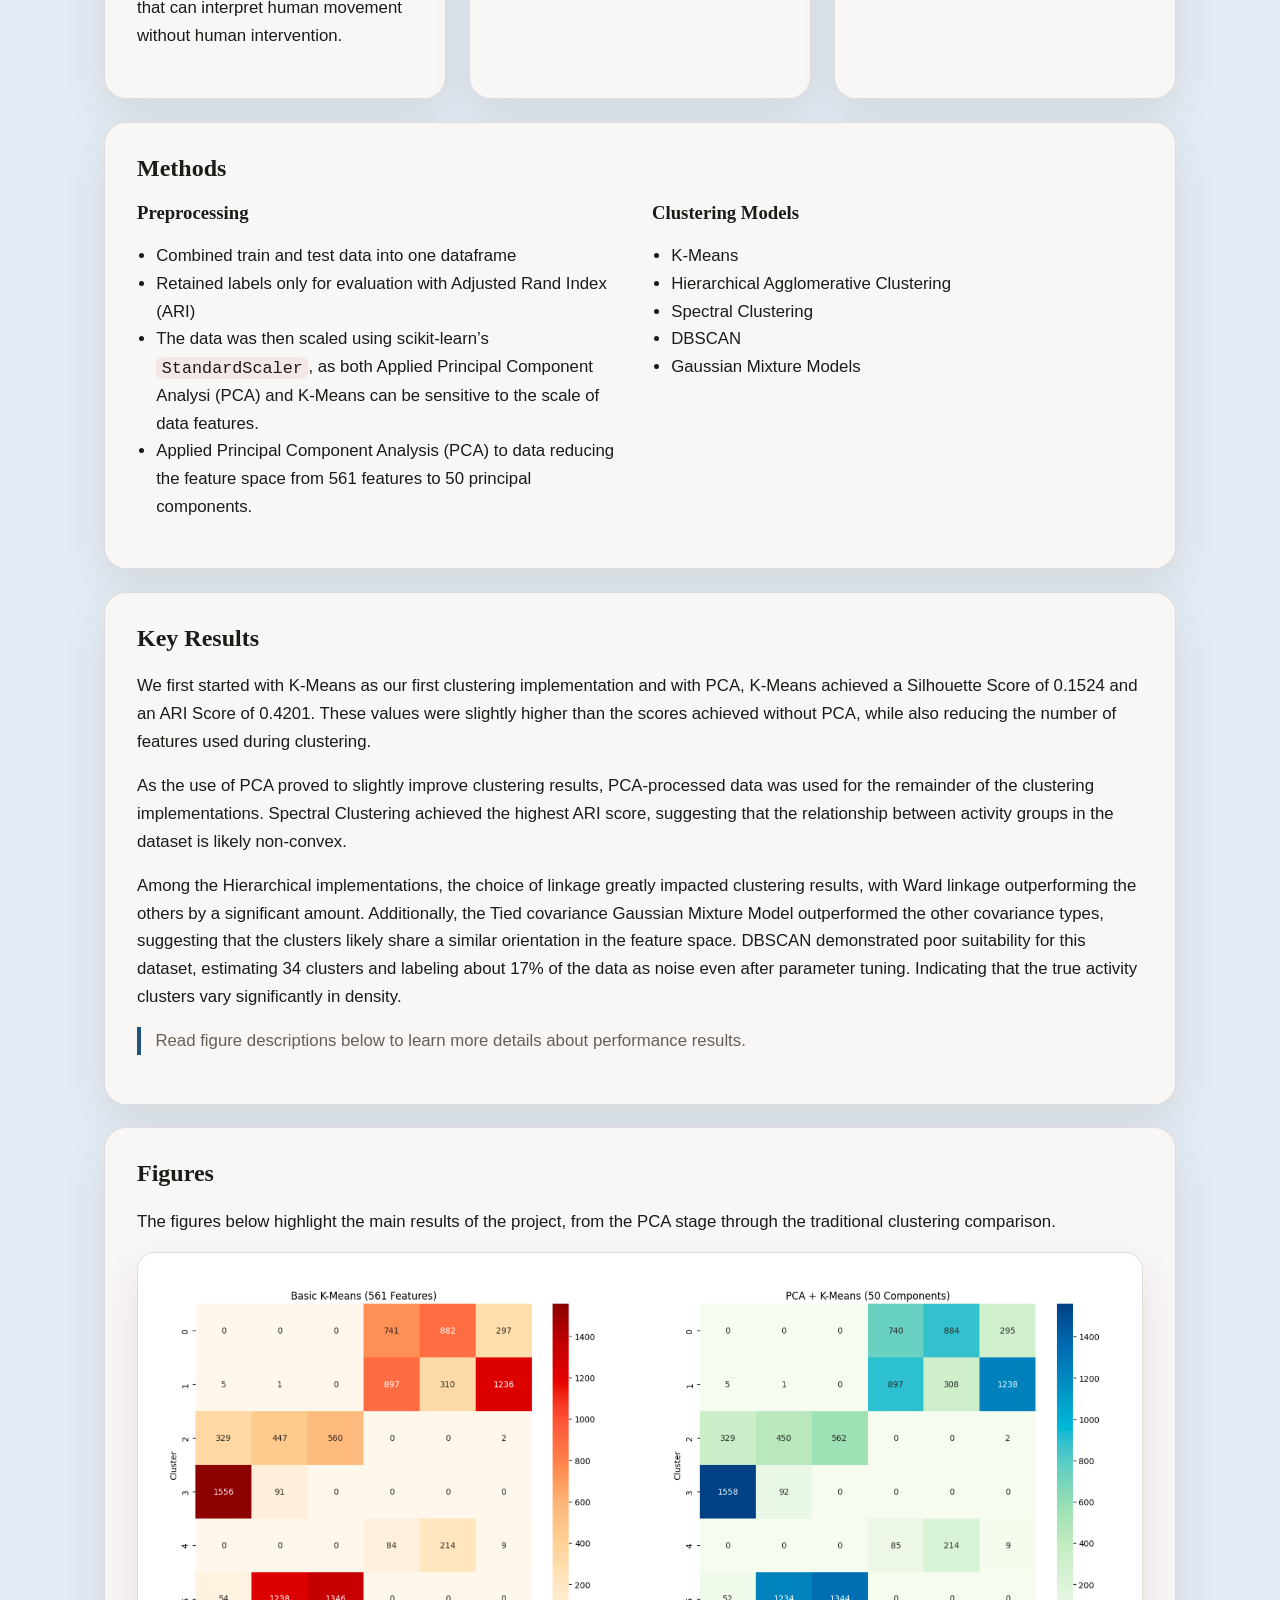
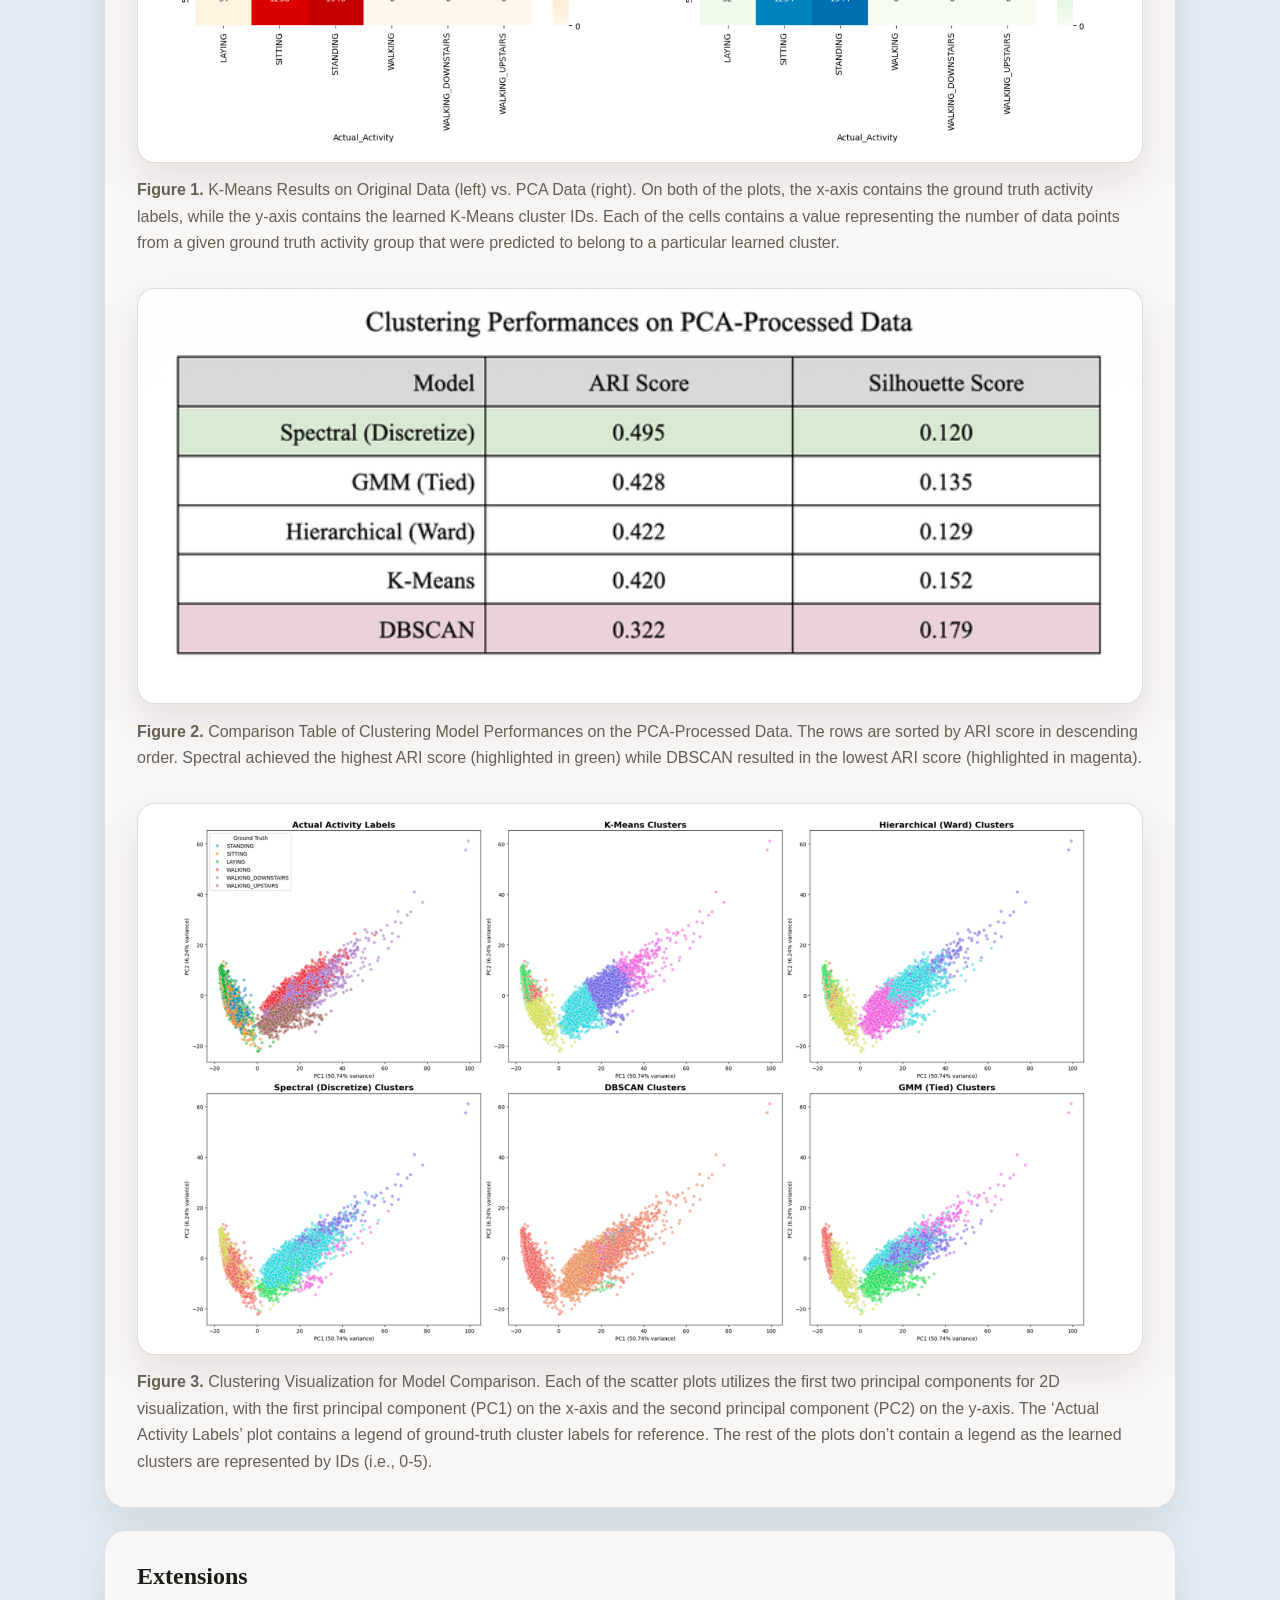
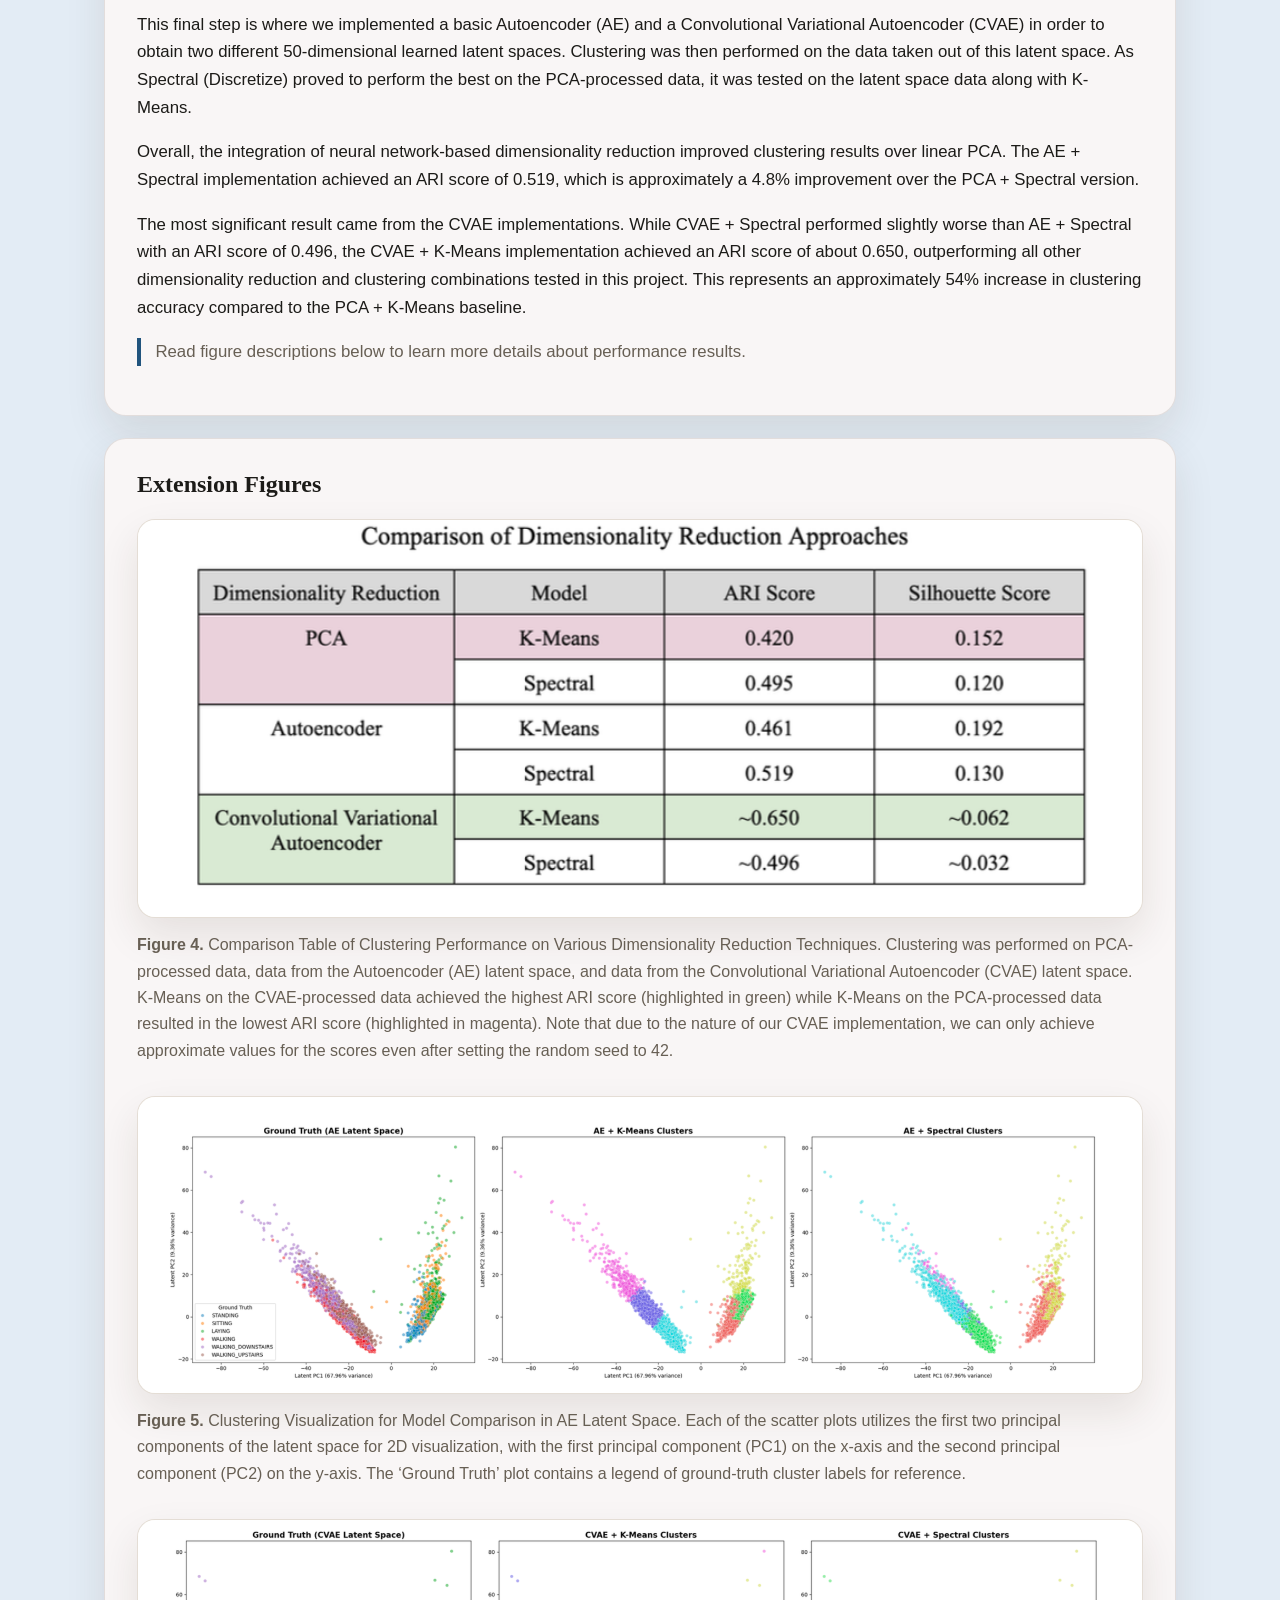
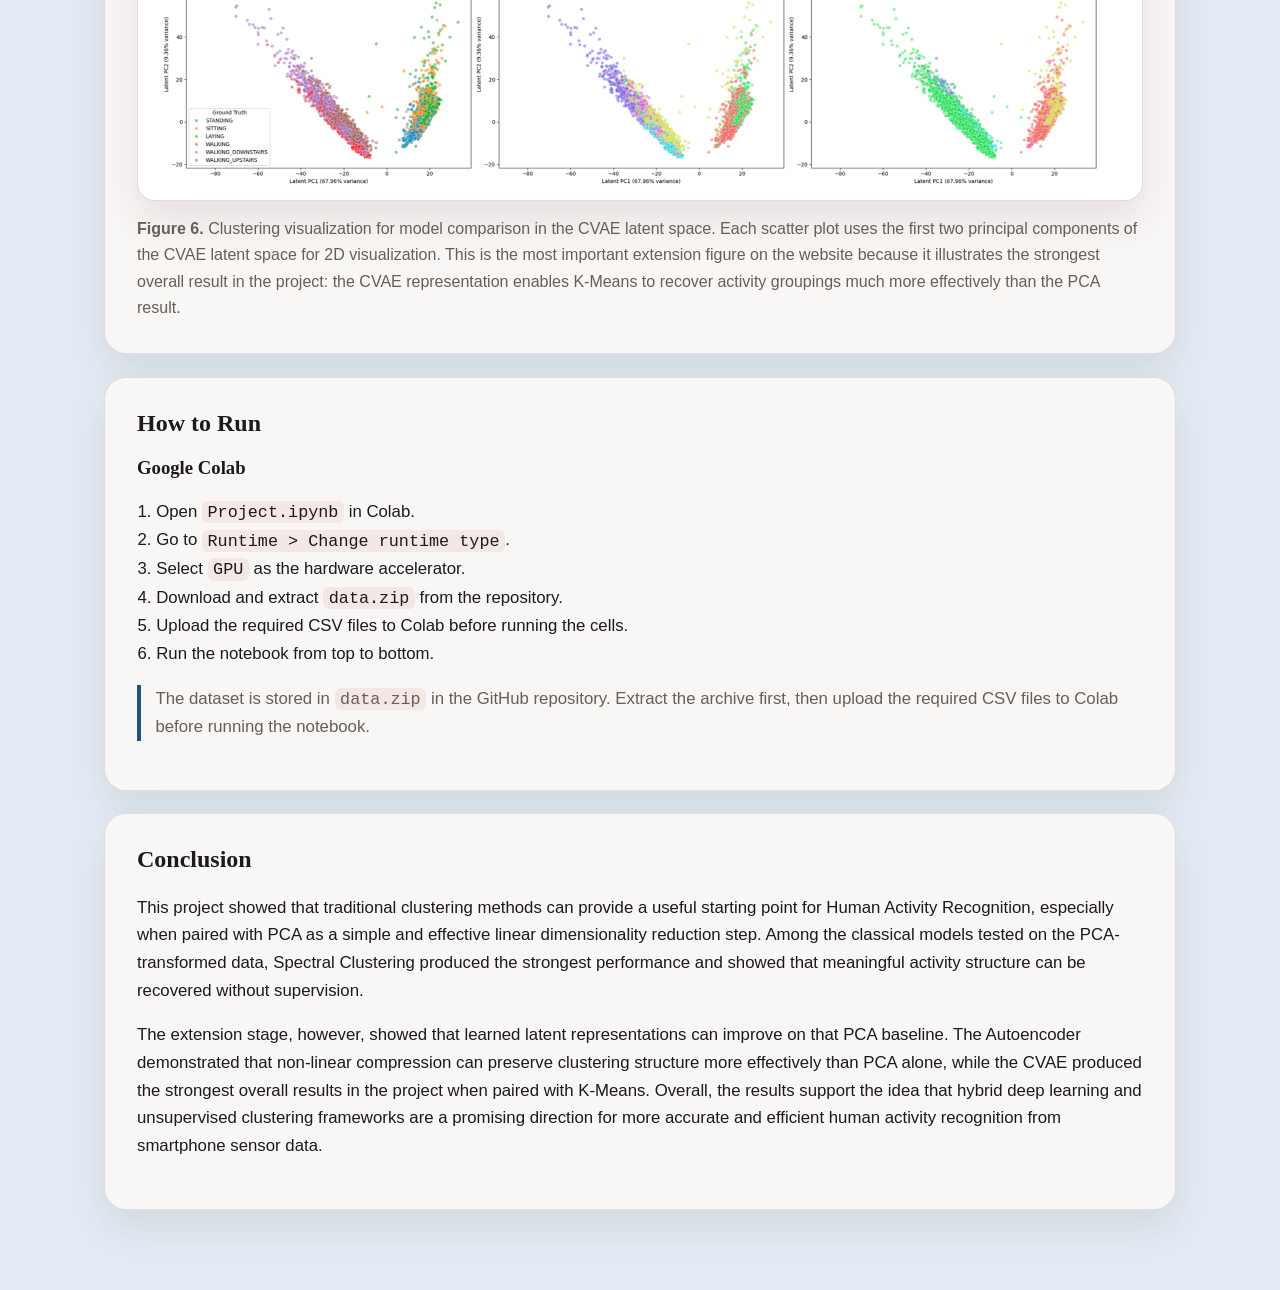
==== commit a703fabe: "Update link text for CS 572 Paper" ====
--- a/docs/index.html
+++ b/docs/index.html
@@ -20,10 +20,8 @@
         target="_blank" rel="noopener noreferrer">GitHub Repository</a>
         <span>|</span>
         <a href="https://github.com/bailey-hall/CS-472-572-Final-Project/blob/main/CS%20572%20Paper/CS_572_Paper.pdf" target="_blank" rel="noopener noreferrer">
-          CS 572 Paper</a>
-      </p>
-
-      <p class="course">CS 472/572, Spring 2026</p>
+          ProjectPaper</a>
+      </p>
       <p class="authors">Bailey Hall and Josselin Retiguin</p>
 
       <div class="hero__meta">
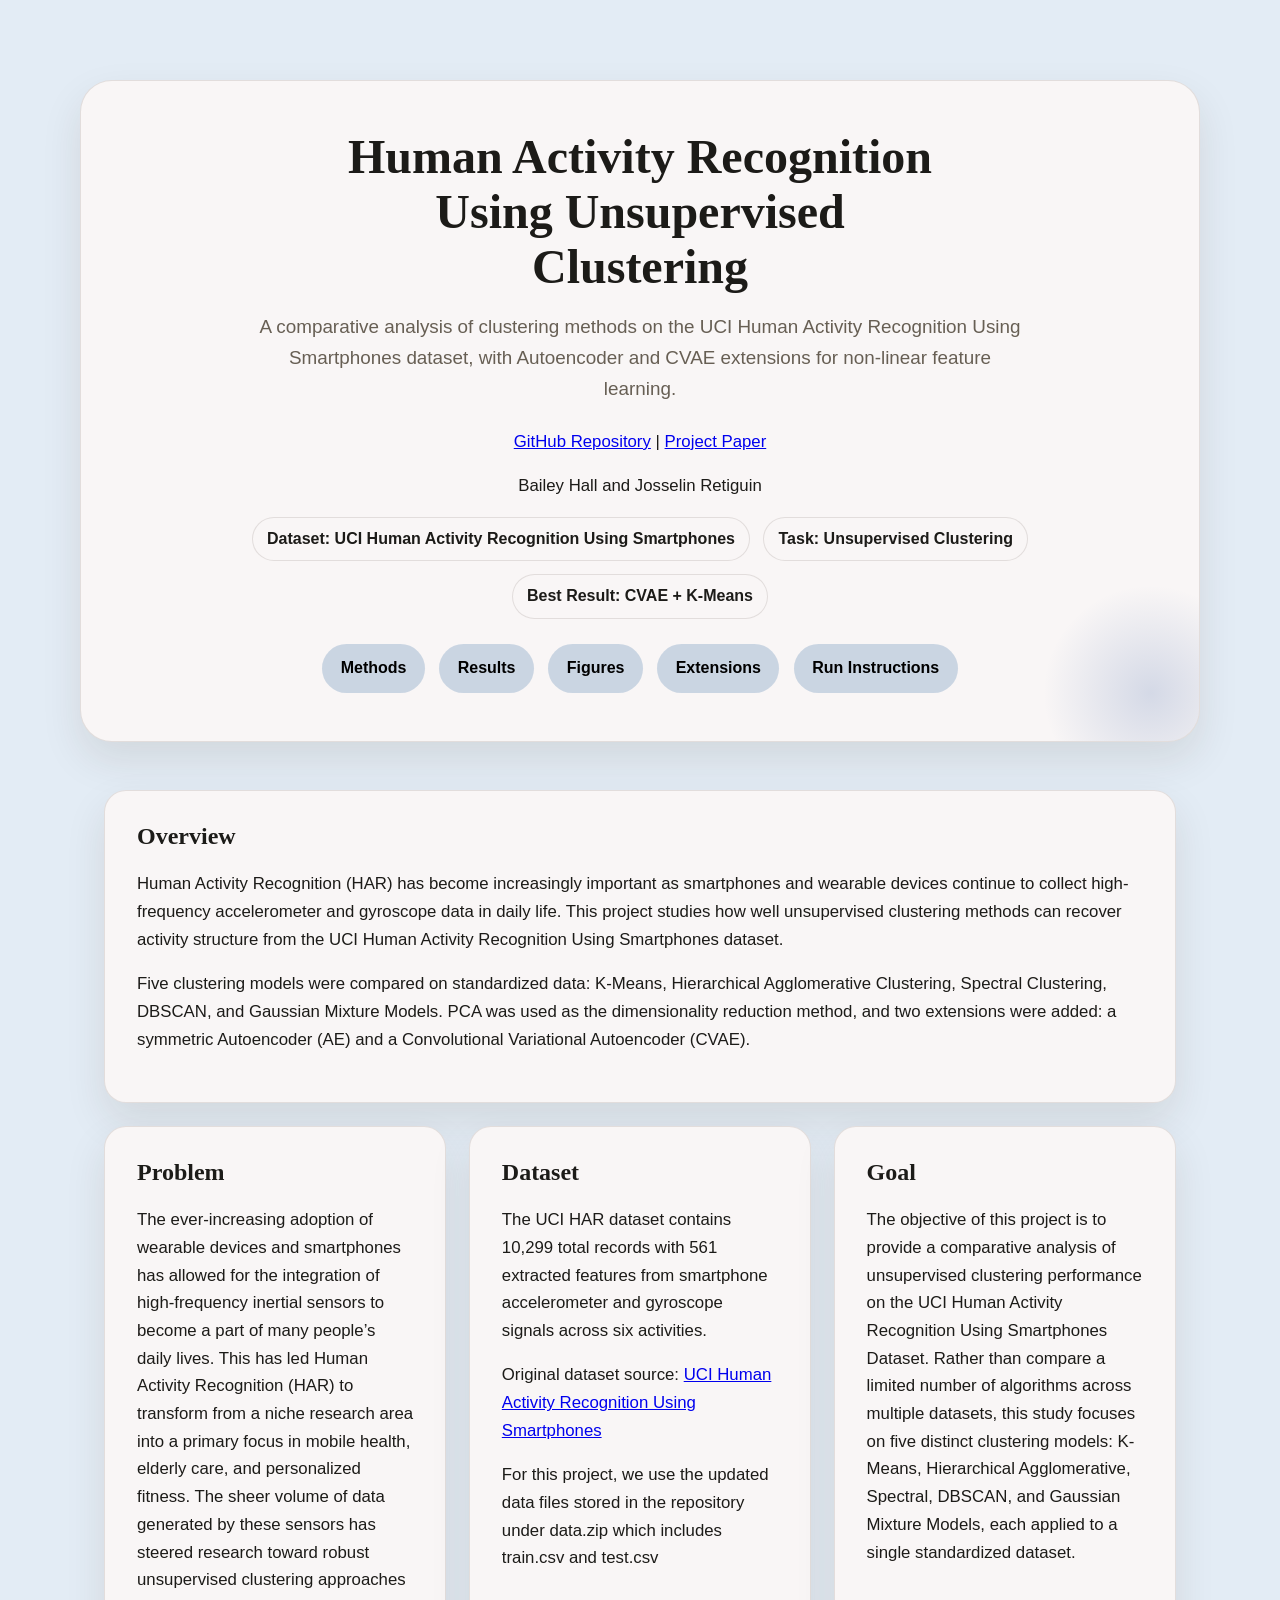
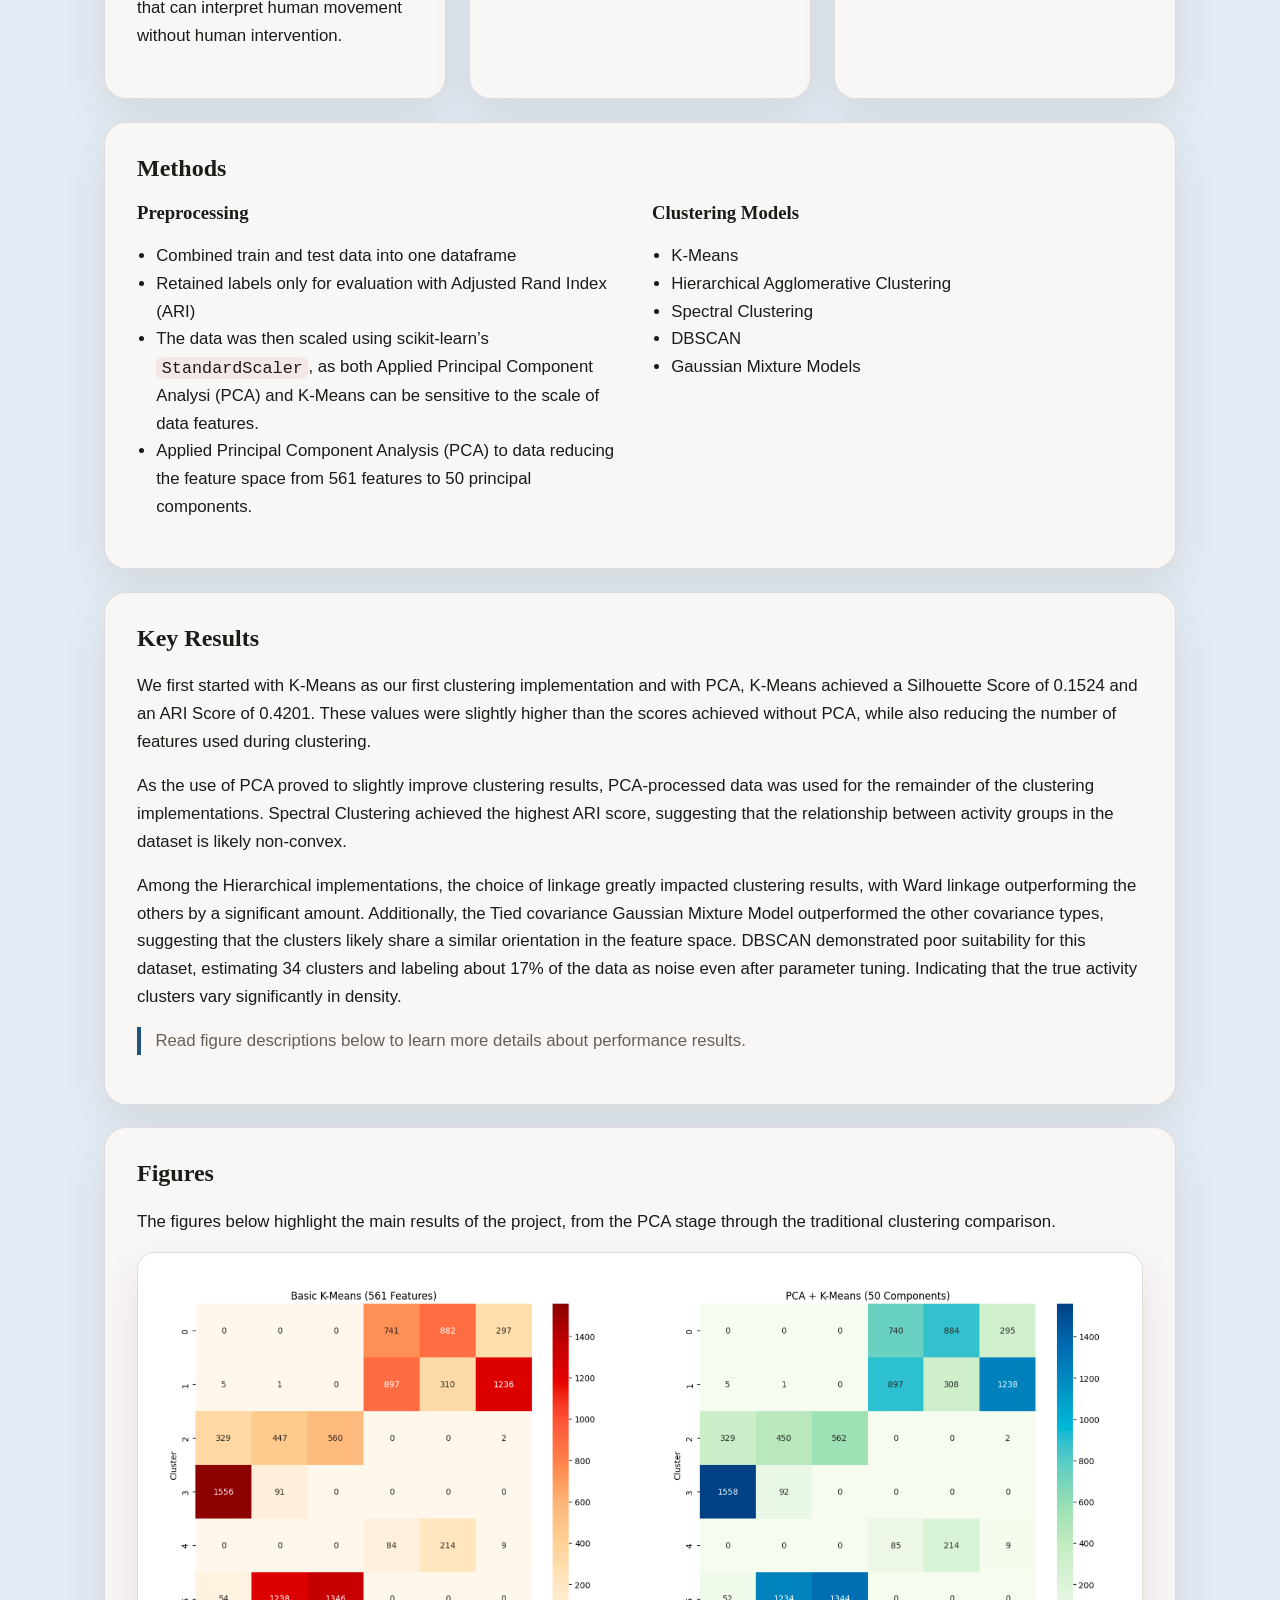
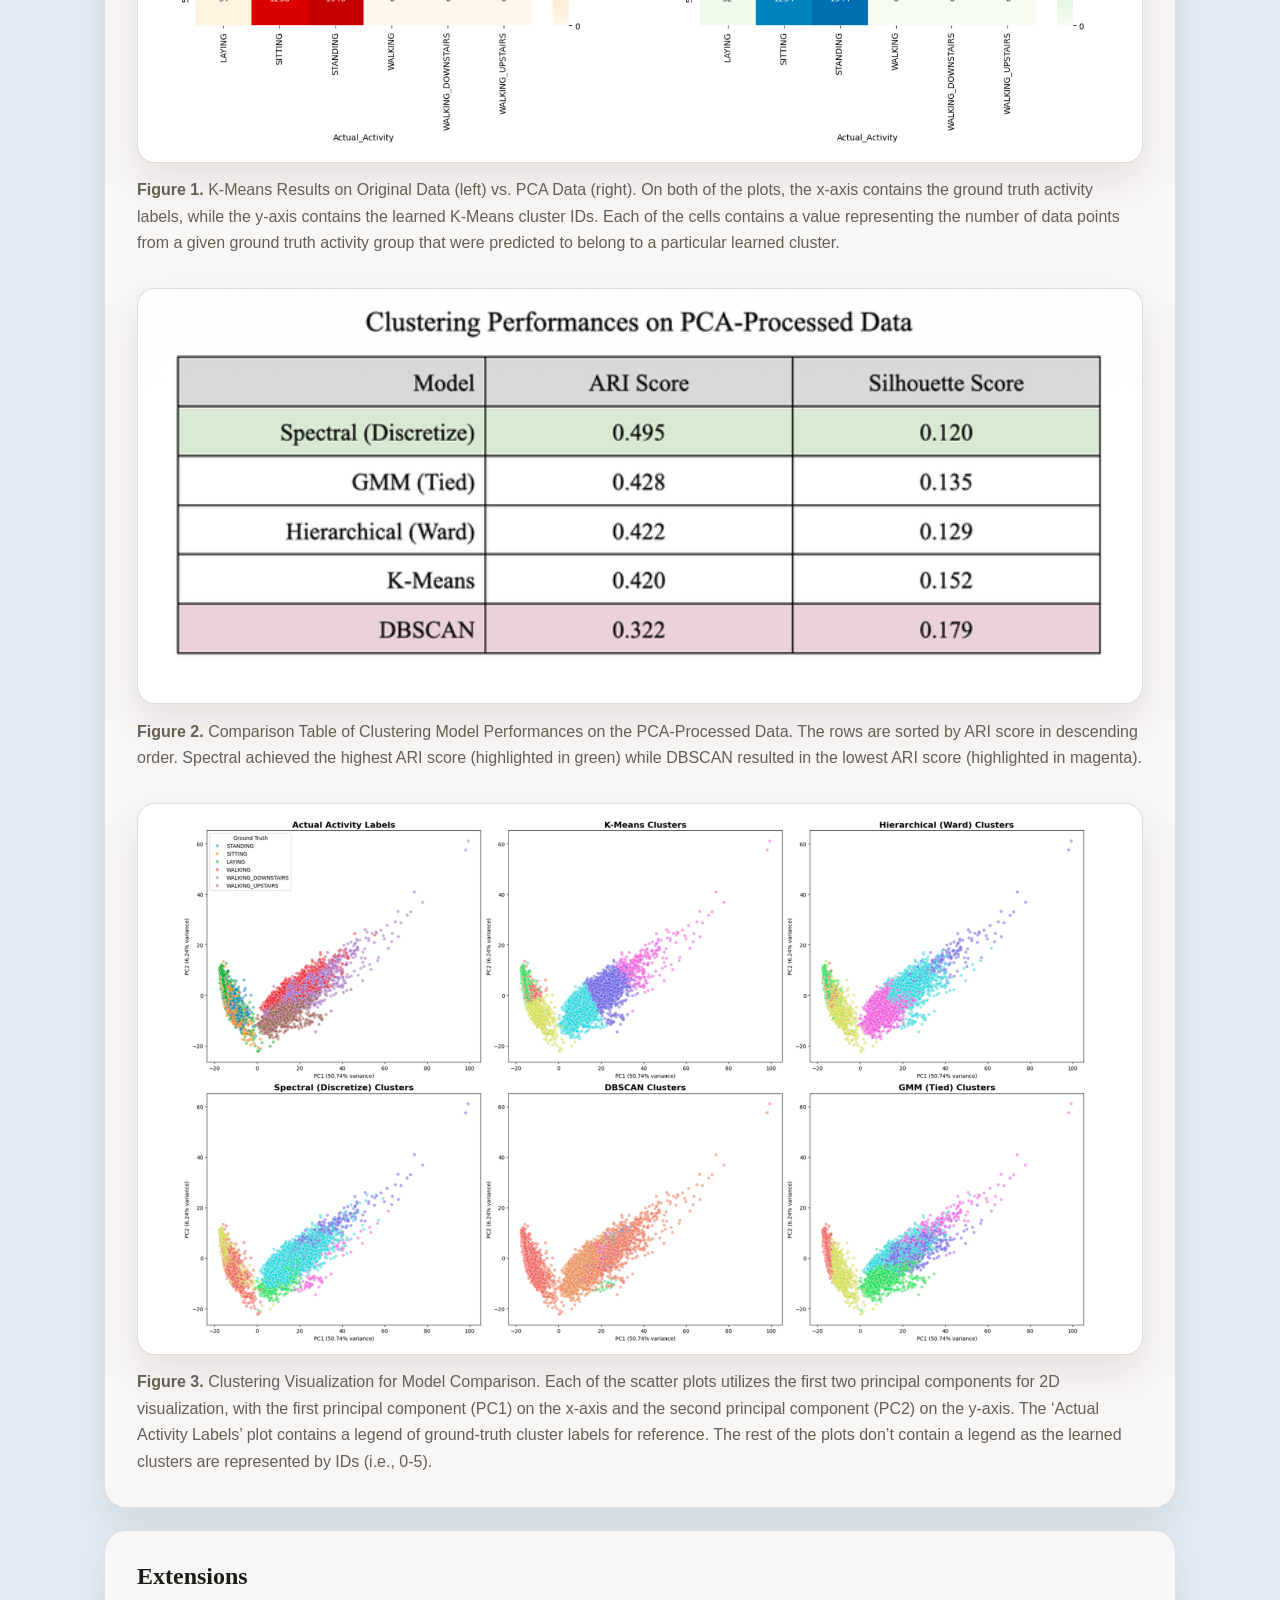
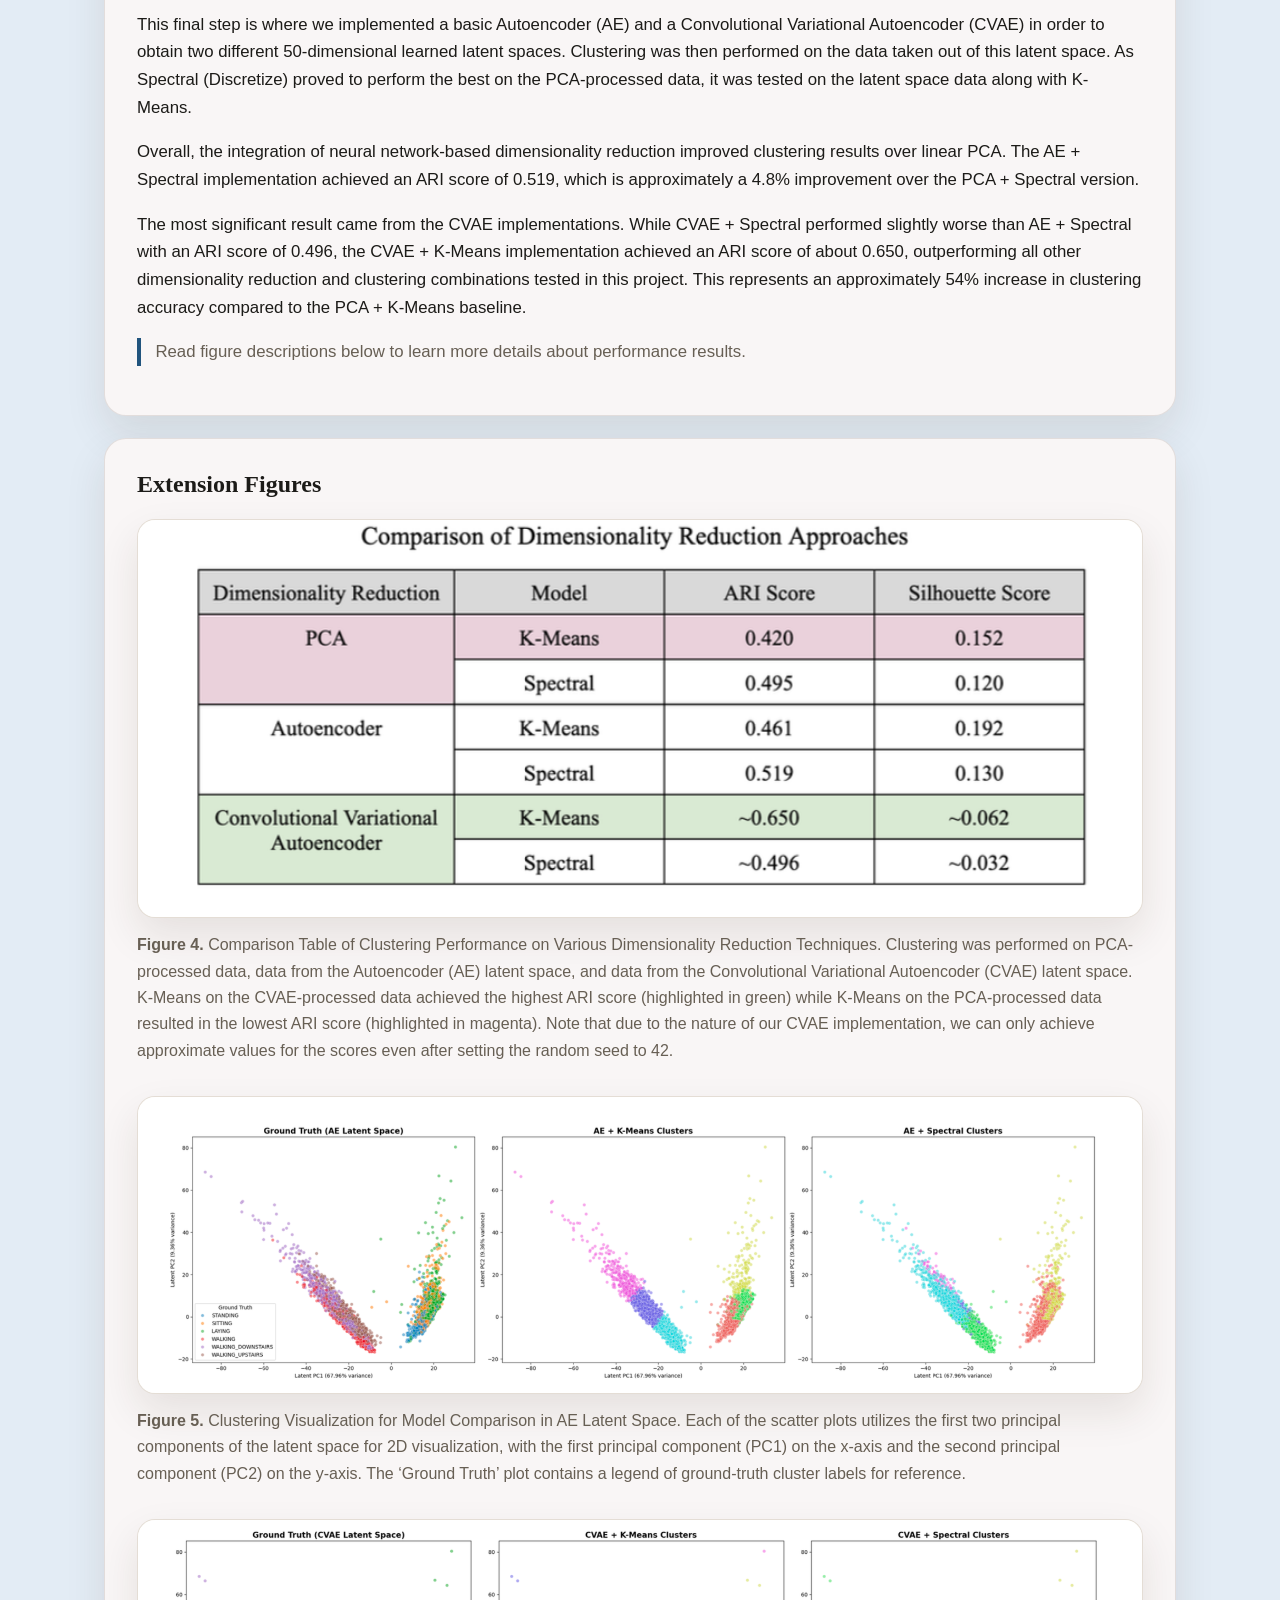
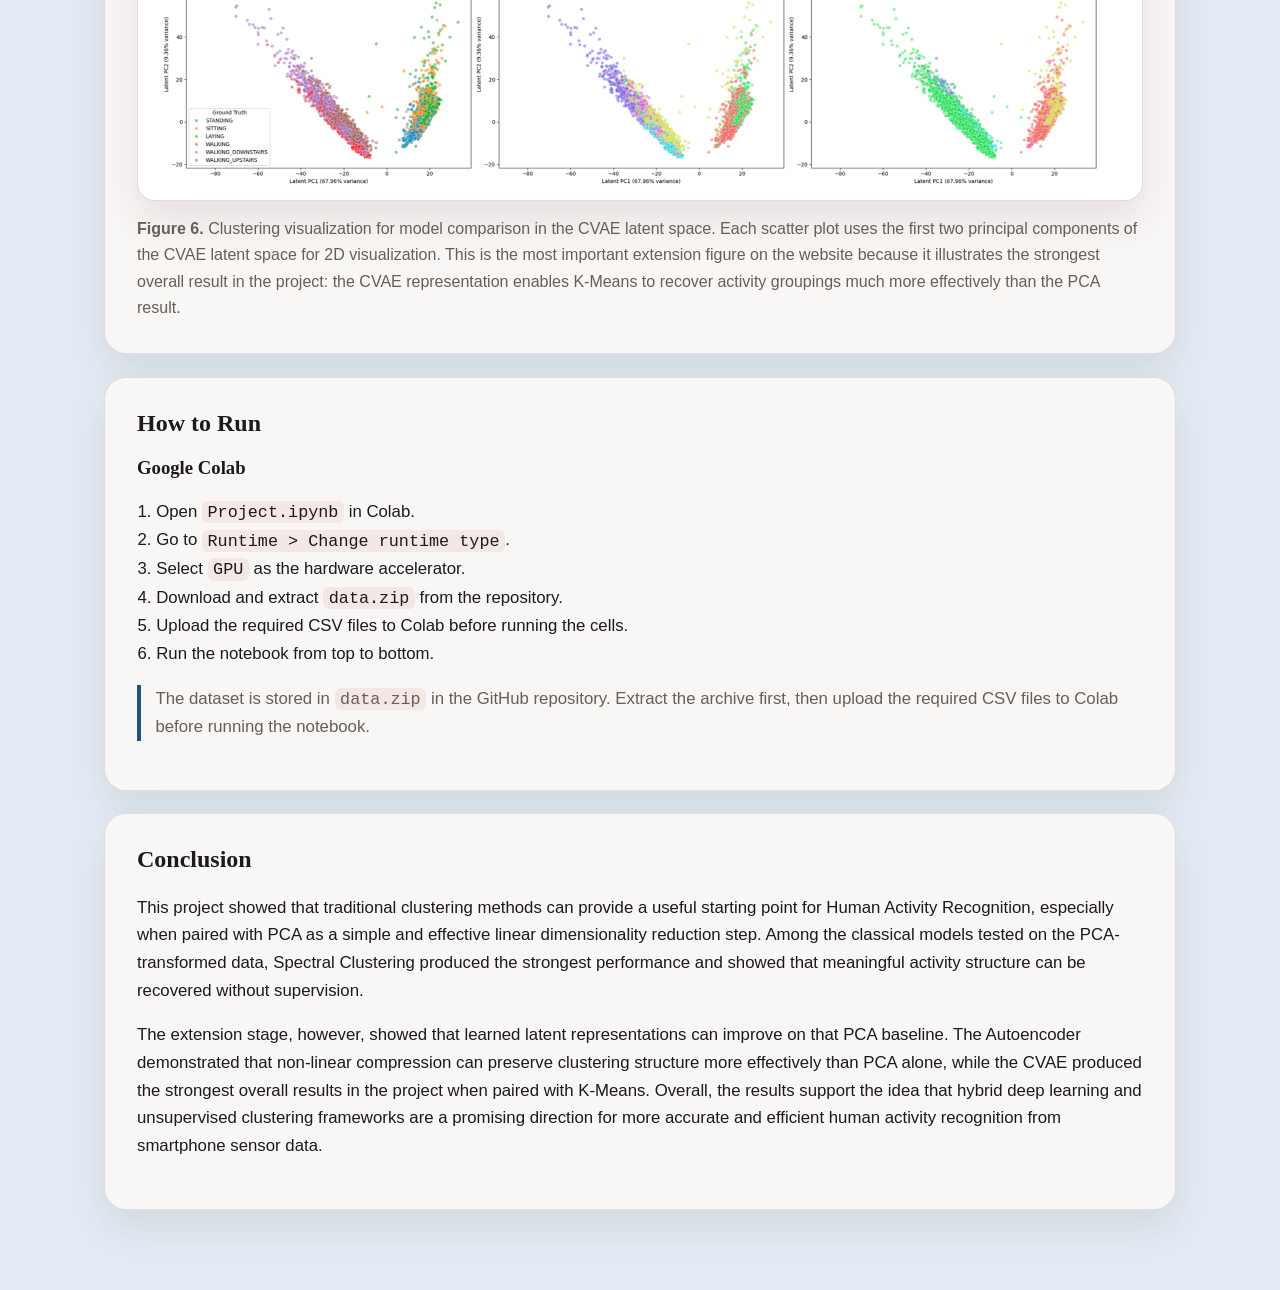
==== commit ef96b790: "Add files via upload" ====
--- a/docs/index.html
+++ b/docs/index.html
@@ -20,8 +20,9 @@
         target="_blank" rel="noopener noreferrer">GitHub Repository</a>
         <span>|</span>
         <a href="https://github.com/bailey-hall/CS-472-572-Final-Project/blob/main/CS%20572%20Paper/CS_572_Paper.pdf" target="_blank" rel="noopener noreferrer">
-          ProjectPaper</a>
-      </p>
+          Project Paper</a>
+      </p>
+
       <p class="authors">Bailey Hall and Josselin Retiguin</p>
 
       <div class="hero__meta">
